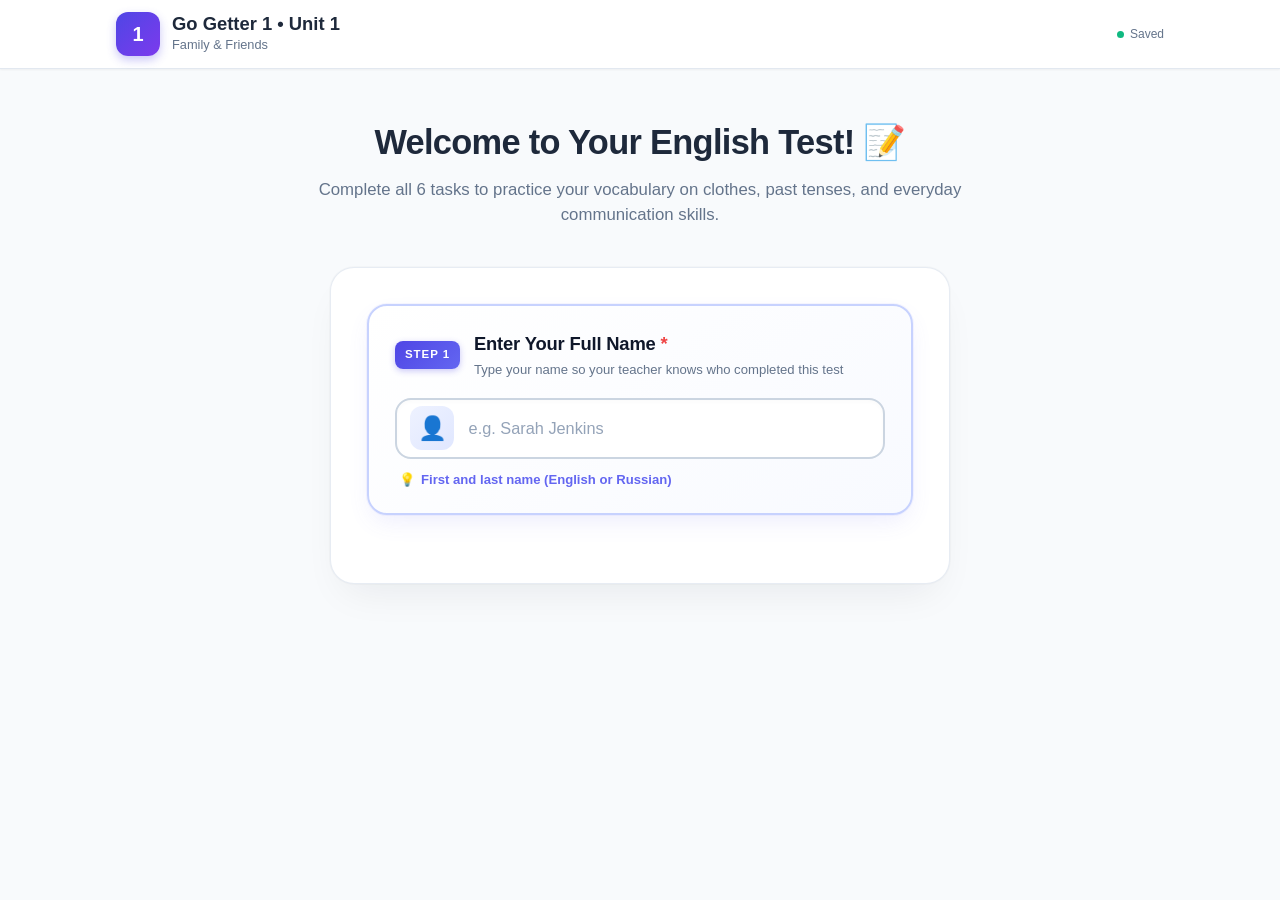
==== index.html @ 56998924 "Fix mobile and tablet responsiveness: prevent iOS auto-zoom, resolve tooltip and horizontal overflow" ====
<!DOCTYPE html>
<html lang="en">
<head>
  <meta charset="UTF-8">
  <meta name="viewport" content="width=device-width, initial-scale=1.0, viewport-fit=cover">
  <title>Language Tests Units 1–8 — Pearson English Interactive Testing</title>
  <meta name="description" content="Interactive English Language Tests Units 1 to 8 based on Pearson Tests with automatic grading, error review, and teacher reporting.">
  
  <!-- CSS Stylesheets -->
  <link rel="stylesheet" href="css/style.css?v=20260922_2">
  <link rel="stylesheet" href="css/components.css?v=20260922_2">
</head>
<body>

  <!-- Confetti Canvas -->
  <canvas id="confetti-canvas"></canvas>

  <!-- Application Header -->
  <header class="app-header">
    <div class="header-inner">
      <div class="brand-wrapper">
        <div class="app-logo-badge" id="app-logo-badge" title="Language Test">1</div>
        <div class="brand-titles">
          <h1 id="app-header-title">Go Getter 1 • Unit 1</h1>
          <div class="subtitle" id="app-header-subtitle">Family & Friends</div>
        </div>
      </div>

      <div class="header-status-group">
        <!-- Change Unit Button (Visible during test) -->
        <button type="button" class="btn btn-sm btn-outline-secondary btn-change-unit" id="btn-header-change-unit" style="display: none;" title="Switch Unit or Variant">
          🔄 Units
        </button>

        <!-- Student Info Tag (Visible during test & review) -->
        <div class="student-tag" id="header-student-tag" style="display: none;">
          <span>👤</span>
          <span id="header-student-name">Alex Smith</span>
        </div>

        <!-- Auto-save Status Indicator -->
        <div class="save-indicator saved" id="save-indicator" title="Answers are automatically saved locally">
          Saved
        </div>

      </div>
    </div>
  </header>

  <!-- Main Container -->
  <main class="app-container">

    <!-- ====================================================================
         SCREEN 1: START & LOGIN SCREEN
         ==================================================================== -->
    <section class="screen active" id="screen-start">
      <div class="start-hero">
        <h2>Welcome to Your English Test! 📝</h2>
        <p id="start-hero-subtitle">Complete all tasks to practice your vocabulary, grammar, and communication skills.</p>
      </div>

      <!-- Resume Session Prompt (Dynamically shown if unfinished test exists) -->
      <div id="resume-session-prompt" style="display: none; max-width: 620px; margin: 0 auto 1.5rem;"></div>

      <div class="start-card">
        <form id="start-test-form" novalidate>
          <!-- STEP 1: STUDENT NAME CARD -->
          <div class="name-step-card" id="student-name-card">
            <div class="step-header">
              <span class="step-badge">STEP 1</span>
              <div class="step-header-text">
                <label for="student-name" class="step-title">Enter Your Full Name <span class="req">*</span></label>
                <span class="step-subtitle">Type your name so your teacher knows who completed this test</span>
              </div>
            </div>

            <div class="name-input-wrapper" id="name-input-wrapper">
              <div class="name-avatar-badge" id="name-avatar-badge" aria-hidden="true">👤</div>
              <input 
                type="text" 
                id="student-name" 
                class="name-input-field" 
                placeholder="e.g. Sarah Jenkins" 
                required 
                autocomplete="name"
              >
              <div class="name-valid-indicator" id="name-valid-indicator" title="Name entered!">
                <span>✓</span>
              </div>
            </div>

            <!-- Accessible Inline Validation Error Banner (Stays inside form card, never overflows) -->
            <div class="name-error-badge" id="name-error-badge" style="display: none;" role="alert">
              <span>⚠️</span>
              <span>Please enter your name to start the test (Введите имя)</span>
            </div>
            
            <div class="name-hint-row">
              <span class="name-hint-icon">💡</span>
              <span class="name-hint-text">First and last name (English or Russian)</span>
            </div>
          </div>

          <!-- STEP 2: COURSE & LEVEL SELECTOR -->
          <div class="course-step-card wizard-step step-hidden" id="course-step-card">
            <div class="step-header">
              <span class="step-badge step-badge-blue">STEP 2</span>
              <div class="step-header-text">
                <span class="step-title">Choose Course & Level:</span>
                <span id="selected-course-badge" class="selected-course-text">Go Getter 1 • Level A1 (Beginner)</span>
              </div>
            </div>
            <div class="course-cards-grid" id="course-selector-grid">
              <!-- Go Getter 1 (Pink) -->
              <label class="course-card-radio">
                <input type="radio" name="test-course" value="gogetter1" checked>
                <div class="course-card-box course-card-pink">
                  <div class="course-card-header">
                    <span class="course-card-icon">📁</span>
                    <span class="course-card-badge">Level A1</span>
                  </div>
                  <span class="course-card-title">Go Getter 1</span>
                  <span class="course-card-level">Beginner</span>
                  <span class="course-card-desc">8 Units + 2 Exams (30–50 pts)</span>
                </div>
              </label>

              <!-- Go Getter 2 (Blue) -->
              <label class="course-card-radio">
                <input type="radio" name="test-course" value="gogetter2">
                <div class="course-card-box course-card-blue">
                  <div class="course-card-header">
                    <span class="course-card-icon">📁</span>
                    <span class="course-card-badge">Level A1+</span>
                  </div>
                  <span class="course-card-title">Go Getter 2</span>
                  <span class="course-card-level">Elementary</span>
                  <span class="course-card-desc">8 Units + 2 Exams (30–50 pts)</span>
                </div>
              </label>

              <!-- Go Getter 3 (Orange) -->
              <label class="course-card-radio">
                <input type="radio" name="test-course" value="gogetter3">
                <div class="course-card-box course-card-orange">
                  <div class="course-card-header">
                    <span class="course-card-icon">📁</span>
                    <span class="course-card-badge">Level A2</span>
                  </div>
                  <span class="course-card-title">Go Getter 3</span>
                  <span class="course-card-level">Pre-Intermediate</span>
                  <span class="course-card-desc">8 Units + 2 Exams (30–50 pts)</span>
                </div>
              </label>

              <!-- Go Getter 4 (Purple) -->
              <label class="course-card-radio">
                <input type="radio" name="test-course" value="gogetter4">
                <div class="course-card-box course-card-purple">
                  <div class="course-card-header">
                    <span class="course-card-icon">📁</span>
                    <span class="course-card-badge">Level A2+/B1</span>
                  </div>
                  <span class="course-card-title">Go Getter 4</span>
                  <span class="course-card-level">Intermediate</span>
                  <span class="course-card-desc">8 Units + 2 Exams (35–50 pts)</span>
                </div>
              </label>
            </div>
          </div>

          <!-- STEP 3: UNIT SELECTOR -->
          <div class="units-step-card wizard-step step-hidden" id="units-step-card">
            <div class="step-header">
              <span class="step-badge step-badge-purple">STEP 3</span>
              <div class="step-header-text">
                <span class="step-title">Select Unit or Exam:</span>
                <span id="selected-unit-badge" class="selected-unit-text">Unit 1 • Family & Friends</span>
              </div>
            </div>
            <div class="unit-cards-grid" id="unit-selector-grid">
              <label class="unit-card-radio">
                <input type="radio" name="test-unit" value="unit1" checked>
                <div class="unit-card-box">
                  <div class="unit-card-top">
                    <span class="unit-card-num-badge">1</span>
                    <span class="unit-card-icon">👔</span>
                  </div>
                  <span class="unit-card-title">Clothes</span>
                  <span class="unit-card-pts">35 pts</span>
                </div>
              </label>

              <label class="unit-card-radio">
                <input type="radio" name="test-unit" value="unit2">
                <div class="unit-card-box">
                  <div class="unit-card-top">
                    <span class="unit-card-num-badge">2</span>
                    <span class="unit-card-icon">💼</span>
                  </div>
                  <span class="unit-card-title">Jobs & Work</span>
                  <span class="unit-card-pts">35 pts</span>
                </div>
              </label>

              <label class="unit-card-radio">
                <input type="radio" name="test-unit" value="unit3">
                <div class="unit-card-box">
                  <div class="unit-card-top">
                    <span class="unit-card-num-badge">3</span>
                    <span class="unit-card-icon">🏅</span>
                  </div>
                  <span class="unit-card-title">Sports</span>
                  <span class="unit-card-pts">35 pts</span>
                </div>
              </label>

              <label class="unit-card-radio">
                <input type="radio" name="test-unit" value="unit4">
                <div class="unit-card-box">
                  <div class="unit-card-top">
                    <span class="unit-card-num-badge">4</span>
                    <span class="unit-card-icon">🎬</span>
                  </div>
                  <span class="unit-card-title">Films & Books</span>
                  <span class="unit-card-pts">35 pts</span>
                </div>
              </label>

              <label class="unit-card-radio">
                <input type="radio" name="test-unit" value="mid_year">
                <div class="unit-card-box" style="border-color: #6366F1; background: #F5F3FF;">
                  <div class="unit-card-top">
                    <span class="unit-card-num-badge" style="background: #4F46E5;">1–4</span>
                    <span class="unit-card-icon">🎧</span>
                  </div>
                  <span class="unit-card-title" style="color: #4338CA; font-weight: 700;">Mid-Year</span>
                  <span class="unit-card-pts" style="color: #4F46E5; font-weight: 700;">50 pts</span>
                </div>
              </label>

              <label class="unit-card-radio">
                <input type="radio" name="test-unit" value="unit5">
                <div class="unit-card-box">
                  <div class="unit-card-top">
                    <span class="unit-card-num-badge">5</span>
                    <span class="unit-card-icon">🎵</span>
                  </div>
                  <span class="unit-card-title">Music & Crime</span>
                  <span class="unit-card-pts">35 pts</span>
                </div>
              </label>

              <label class="unit-card-radio">
                <input type="radio" name="test-unit" value="unit6">
                <div class="unit-card-box">
                  <div class="unit-card-top">
                    <span class="unit-card-num-badge">6</span>
                    <span class="unit-card-icon">🌿</span>
                  </div>
                  <span class="unit-card-title">Nature</span>
                  <span class="unit-card-pts">35 pts</span>
                </div>
              </label>

              <label class="unit-card-radio">
                <input type="radio" name="test-unit" value="unit7">
                <div class="unit-card-box">
                  <div class="unit-card-top">
                    <span class="unit-card-num-badge">7</span>
                    <span class="unit-card-icon">💡</span>
                  </div>
                  <span class="unit-card-title">Technology</span>
                  <span class="unit-card-pts">35 pts</span>
                </div>
              </label>

              <label class="unit-card-radio">
                <input type="radio" name="test-unit" value="unit8">
                <div class="unit-card-box">
                  <div class="unit-card-top">
                    <span class="unit-card-num-badge">8</span>
                    <span class="unit-card-icon">🤝</span>
                  </div>
                  <span class="unit-card-title">Feelings</span>
                  <span class="unit-card-pts">35 pts</span>
                </div>
              </label>

              <label class="unit-card-radio">
                <input type="radio" name="test-unit" value="end_of_year">
                <div class="unit-card-box" style="border-color: #F59E0B; background: #FFFBEB;">
                  <div class="unit-card-top">
                    <span class="unit-card-num-badge" style="background: #D97706;">1–8</span>
                    <span class="unit-card-icon">🏆</span>
                  </div>
                  <span class="unit-card-title" style="color: #92400E; font-weight: 700;">End-of-Year</span>
                  <span class="unit-card-pts" style="color: #D97706; font-weight: 700;">50 pts</span>
                </div>
              </label>
            </div>

          <!-- Selected Unit Preview Banner -->
          <div class="unit-preview-banner" id="unit-preview-banner">
            <div class="unit-preview-info">
              <span class="unit-preview-name" id="preview-unit-name">Unit 1: Clothes & Appearance</span>
              <span class="unit-preview-topics" id="preview-unit-topics">Vocabulary: Clothes, Patterns, Personality • Grammar: Past Simple & Past Continuous • 35 pts</span>
            </div>
          </div>

          </div> <!-- /units-step-card -->

          <!-- STEP 4: VARIANT SELECTOR -->
          <div class="variant-step-card wizard-step step-hidden" id="variant-step-card">
            <div class="step-header">
              <span class="step-badge step-badge-emerald">STEP 4</span>
              <div class="step-header-text">
                <span class="step-title">Select Test Variant:</span>
                <span id="selected-variant-badge" class="selected-variant-text">Variant A (Standard)</span>
              </div>
            </div>
            <div class="variant-cards-grid">
              <label class="variant-card-radio">
                <input type="radio" name="test-variant" value="variantA" checked>
                <div class="variant-card-box">
                  <span class="variant-card-title">Variant A</span>
                  <span class="variant-card-desc" id="variant-a-desc">Photocopiable Test A</span>
                </div>
              </label>

              <label class="variant-card-radio">
                <input type="radio" name="test-variant" value="variantB">
                <div class="variant-card-box">
                  <span class="variant-card-title">Variant B</span>
                  <span class="variant-card-desc" id="variant-b-desc">Photocopiable Test B</span>
                </div>
              </label>
            </div>
          </div>

          <!-- STEP 5: INSTRUCTIONS & START -->
          <div class="start-action-step-card wizard-step step-hidden" id="start-action-step-card">
            <div class="step-header" style="margin-bottom: 0.85rem;">
              <span class="step-badge step-badge-amber">STEP 5</span>
              <div class="step-header-text">
                <span class="step-title">Review & Start:</span>
                <span class="step-subtitle">Read quick tips before you launch the test</span>
              </div>
            </div>

            <!-- Quick Instructions -->
            <div class="instructions-box">
              <h4>📌 Instructions for Students</h4>
              <ul class="instructions-list">
                <li>Read each question and the examples carefully.</li>
                <li>You can type your answers or click words from the word banks.</li>
                <li>Your answers are saved automatically as you type.</li>
                <li>Review your score and mistake breakdown immediately after finishing!</li>
              </ul>
            </div>

            <button type="submit" class="btn btn-primary btn-lg btn-start-animated" id="btn-start-test-main">
              <span class="btn-start-text">Start Test Now</span>
              <span class="btn-start-rocket">🚀</span>
            </button>
          </div>
        </form>
      </div>
    </section>

    <!-- ====================================================================
         SCREEN 2: INTERACTIVE TEST SCREEN
         ==================================================================== -->
    <section class="screen" id="screen-test">
      <!-- Progress Bar & Section Tabs -->
      <div class="test-progress-bar-container">
        <div class="progress-header">
          <div class="progress-title-info">
            <span class="test-badge" id="active-variant-badge">Language Test A — Unit 1</span>
          </div>
          <div class="progress-counter" id="test-progress-counter">0 / 35 answered (0%)</div>
        </div>

        <div class="progress-track">
          <div class="progress-fill" id="test-progress-fill"></div>
        </div>

        <div class="section-tabs">
          <button type="button" class="section-tab-btn active" data-section="vocabulary">
            <span>1. Vocabulary (16 pts)</span>
            <span class="section-tab-badge" id="badge-count-vocabulary">0 / 16</span>
          </button>
          <button type="button" class="section-tab-btn" data-section="grammar">
            <span>2. Grammar (14 pts)</span>
            <span class="section-tab-badge" id="badge-count-grammar">0 / 14</span>
          </button>
          <button type="button" class="section-tab-btn" data-section="communication">
            <span>3. Communication (5 pts)</span>
            <span class="section-tab-badge" id="badge-count-communication">0 / 5</span>
          </button>
        </div>
      </div>

      <!-- Section Panels (Dynamically populated) -->
      <div id="section-panel-vocabulary" class="test-section-panel"></div>
      <div id="section-panel-grammar" class="test-section-panel" style="display: none;"></div>
      <div id="section-panel-listening" class="test-section-panel" style="display: none;"></div>
      <div id="section-panel-reading" class="test-section-panel" style="display: none;"></div>
      <div id="section-panel-communication" class="test-section-panel" style="display: none;"></div>

      <!-- Navigation & Submit Footer -->
      <div class="test-footer-actions">
        <button type="button" class="btn btn-secondary" id="btn-prev-section" style="visibility: hidden;">
          ← Previous Section
        </button>

        <button type="button" class="btn btn-primary" id="btn-next-section">
          Next Section →
        </button>

        <button type="button" class="btn btn-success btn-lg" id="btn-submit-test" style="display: none;">
          Submit Test 📤
        </button>
      </div>
    </section>

    <!-- ====================================================================
         SCREEN 3: RESULTS & ERROR REVIEW SCREEN
         ==================================================================== -->
    <section class="screen" id="screen-review">
      <div id="review-content-container"></div>
    </section>

  </main>

  <!-- ====================================================================
       MODAL: SUBMIT CONFIRMATION
       ==================================================================== -->
  <div class="modal-backdrop" id="modal-submit-confirmation">
    <div class="modal-dialog">
      <div class="modal-header">
        <h3>Ready to submit your test?</h3>
        <button type="button" class="modal-close-btn">&times;</button>
      </div>
      <div>
        <p id="submit-confirm-count" style="font-size: 1.05rem; margin-bottom: 1rem;"></p>
        <div id="submit-confirm-warning" style="margin-bottom: 1.25rem;"></div>
        <p style="color: var(--text-muted); font-size: 0.9rem;">
          Once submitted, your answers will be graded immediately and your score will be sent to your teacher.
        </p>
      </div>
      <div class="modal-actions">
        <button type="button" class="btn btn-secondary btn-modal-cancel">Keep Checking</button>
        <button type="button" class="btn btn-secondary" id="btn-jump-unanswered" style="display: none;">
          Check Blank Question
        </button>
        <button type="button" class="btn btn-success" id="btn-confirm-final-submit">Yes, Submit Now!</button>
      </div>
    </div>
  </div>

  <!-- JavaScript Modules in Dependency Order -->
  <!-- Go Getter 1 (Level A1) Data Modules -->
  <script src="js/data/gg1/gg1_unit1.js?v=20260922_1"></script>
  <script src="js/data/gg1/gg1_unit2.js?v=20260922_1"></script>
  <script src="js/data/gg1/gg1_unit3.js?v=20260922_1"></script>
  <script src="js/data/gg1/gg1_unit4.js?v=20260922_1"></script>
  <script src="js/data/gg1/gg1_mid_year.js?v=20260922_1"></script>
  <script src="js/data/gg1/gg1_unit5.js?v=20260922_1"></script>
  <script src="js/data/gg1/gg1_unit6.js?v=20260922_1"></script>
  <script src="js/data/gg1/gg1_unit7.js?v=20260922_1"></script>
  <script src="js/data/gg1/gg1_unit8.js?v=20260922_1"></script>
  <script src="js/data/gg1/gg1_end_of_year.js?v=20260922_1"></script>

  <!-- Go Getter 2 (Level A1+) Data Modules -->
  <script src="js/data/gg2_unit1.js?v=20260922_1"></script>
  <script src="js/data/gg2_unit2.js?v=20260922_1"></script>
  <script src="js/data/gg2_unit3.js?v=20260922_1"></script>
  <script src="js/data/gg2_unit4.js?v=20260922_1"></script>
  <script src="js/data/gg2_mid_year.js?v=20260922_1"></script>
  <script src="js/data/gg2_unit5.js?v=20260922_1"></script>
  <script src="js/data/gg2_unit6.js?v=20260922_1"></script>
  <script src="js/data/gg2_unit7.js?v=20260922_1"></script>
  <script src="js/data/gg2_unit8.js?v=20260922_1"></script>
  <script src="js/data/gg2_end_of_year.js?v=20260922_1"></script>

  <!-- Go Getter 3 (Level A2) Data Modules -->
  <script src="js/data/gg3_unit1.js?v=20260922_1"></script>
  <script src="js/data/gg3_unit2.js?v=20260922_1"></script>
  <script src="js/data/gg3_unit3.js?v=20260922_1"></script>
  <script src="js/data/gg3_unit4.js?v=20260922_1"></script>
  <script src="js/data/gg3_mid_year.js?v=20260922_1"></script>
  <script src="js/data/gg3_unit5.js?v=20260922_1"></script>
  <script src="js/data/gg3_unit6.js?v=20260922_1"></script>
  <script src="js/data/gg3_unit7.js?v=20260922_1"></script>
  <script src="js/data/gg3_unit8.js?v=20260922_1"></script>
  <script src="js/data/gg3_end_of_year.js?v=20260922_1"></script>

  <!-- Go Getter 4 (Level A2+/B1) Data Modules -->
  <script src="js/data/unit1.js?v=20260922_1"></script>
  <script src="js/data/unit2.js?v=20260922_1"></script>
  <script src="js/data/unit3.js?v=20260922_1"></script>
  <script src="js/data/unit4.js?v=20260922_1"></script>
  <script src="js/data/mid_year.js?v=20260922_1"></script>
  <script src="js/data/unit5.js?v=20260922_1"></script>
  <script src="js/data/unit6.js?v=20260922_1"></script>
  <script src="js/data/unit7.js?v=20260922_1"></script>
  <script src="js/data/unit8.js?v=20260922_1"></script>
  <script src="js/data/end_of_year.js?v=20260922_1"></script>
  <script src="js/test-data.js?v=20260922_1"></script>
  <script src="js/illustrations.js?v=20260922_1"></script>
  <script src="js/validator.js?v=20260922_1"></script>
  <script src="js/storage.js?v=20260922_1"></script>
  <script src="js/config.js?v=20260922_1"></script>
  <script src="js/teacher-service.js?v=20260922_1"></script>
  <script src="js/ui.js?v=20260922_1"></script>
  <script src="js/app.js?v=20260922_1"></script>

</body>
</html>
---- css/style.css ----
/* ==========================================================================
   Language Test Unit 1 - Main Stylesheet (style.css)
   Clean, modern, friendly educational styling for kids & teens
   ========================================================================== */

:root {
  /* Color Palette */
  --primary: #4F46E5;
  --primary-hover: #4338CA;
  --primary-light: #EEF2FF;
  --primary-focus: rgba(79, 70, 229, 0.25);

  --secondary: #0D9488;
  --secondary-light: #CCFBF1;

  --accent: #F59E0B;
  --accent-light: #FEF3C7;

  --success: #10B981;
  --success-light: #D1FAE5;
  --success-border: #34D399;

  --danger: #EF4444;
  --danger-light: #FEE2E2;
  --danger-border: #F87171;

  --bg-main: #F8FAFC;
  --bg-card: #FFFFFF;
  --border-color: #E2E8F0;
  --border-focus: #6366F1;

  --text-main: #1E293B;
  --text-muted: #64748B;
  --text-light: #94A3B8;

  /* Elevation */
  --shadow-sm: 0 1px 2px 0 rgba(0, 0, 0, 0.05);
  --shadow-md: 0 4px 6px -1px rgba(0, 0, 0, 0.1), 0 2px 4px -2px rgba(0, 0, 0, 0.05);
  --shadow-lg: 0 10px 15px -3px rgba(0, 0, 0, 0.1), 0 4px 6px -4px rgba(0, 0, 0, 0.05);
  --shadow-xl: 0 20px 25px -5px rgba(0, 0, 0, 0.1), 0 8px 10px -6px rgba(0, 0, 0, 0.04);

  /* Geometry */
  --radius-sm: 8px;
  --radius-md: 12px;
  --radius-lg: 16px;
  --radius-xl: 24px;
  --radius-full: 9999px;

  /* Spacing */
  --header-height: 72px;
}

*, *::before, *::after {
  box-sizing: border-box;
  margin: 0;
  padding: 0;
}

html {
  font-family: -apple-system, BlinkMacSystemFont, "Segoe UI", Roboto, "Helvetica Neue", Arial, sans-serif;
  font-size: 16px;
  line-height: 1.5;
  background-color: var(--bg-main);
  color: var(--text-main);
  scroll-behavior: smooth;
  -webkit-font-smoothing: antialiased;
  -webkit-text-size-adjust: 100%;
  text-size-adjust: 100%;
  overflow-x: hidden;
  width: 100%;
}

body {
  min-height: 100vh;
  display: flex;
  flex-direction: column;
  overflow-x: hidden;
  width: 100%;
  padding-left: env(safe-area-inset-left, 0px);
  padding-right: env(safe-area-inset-right, 0px);
}

img, video, canvas, svg {
  max-width: 100%;
  height: auto;
}

input, select, textarea, button {
  font-family: inherit;
  -webkit-tap-highlight-color: transparent;
}

/* App Container */
.app-container {
  max-width: 1080px;
  margin: 0 auto;
  padding: 1.5rem 1rem 5rem 1rem;
  width: 100%;
  flex: 1;
}

/* Screen Transitions */
.screen {
  display: none;
  animation: fadeIn 0.25s ease-out forwards;
}

.screen.active {
  display: block;
}

@keyframes fadeIn {
  from {
    opacity: 0;
    transform: translateY(8px);
  }
  to {
    opacity: 1;
    transform: translateY(0);
  }
}

/* ==========================================================================
   App Header & Navigation
   ========================================================================== */

.app-header {
  background: var(--bg-card);
  border-bottom: 1px solid var(--border-color);
  position: sticky;
  top: 0;
  z-index: 40;
  box-shadow: var(--shadow-sm);
}

.header-inner {
  max-width: 1080px;
  margin: 0 auto;
  padding: 0.75rem 1rem;
  display: flex;
  align-items: center;
  justify-content: space-between;
  gap: 1rem;
}

.brand-wrapper {
  display: flex;
  align-items: center;
  gap: 0.75rem;
}

.app-logo-badge {
  background: linear-gradient(135deg, #4F46E5, #7C3AED);
  color: #FFFFFF;
  width: 44px;
  height: 44px;
  border-radius: var(--radius-md);
  display: flex;
  align-items: center;
  justify-content: center;
  font-weight: 800;
  font-size: 1.25rem;
  box-shadow: 0 4px 10px rgba(79, 70, 229, 0.3);
}

.brand-titles h1 {
  font-size: 1.15rem;
  font-weight: 700;
  color: var(--text-main);
  line-height: 1.2;
}

.brand-titles .subtitle {
  font-size: 0.8rem;
  color: var(--text-muted);
  font-weight: 500;
}

.header-status-group {
  display: flex;
  align-items: center;
  gap: 0.75rem;
}

.student-tag {
  background: var(--primary-light);
  color: var(--primary);
  padding: 0.35rem 0.75rem;
  border-radius: var(--radius-full);
  font-size: 0.85rem;
  font-weight: 600;
  display: flex;
  align-items: center;
  gap: 0.4rem;
}

.save-indicator {
  font-size: 0.75rem;
  color: var(--text-muted);
  display: flex;
  align-items: center;
  gap: 0.35rem;
}

.save-indicator.saved::before {
  content: "";
  display: inline-block;
  width: 7px;
  height: 7px;
  border-radius: 50%;
  background-color: var(--success);
}

.save-indicator.saving::before {
  content: "";
  display: inline-block;
  width: 7px;
  height: 7px;
  border-radius: 50%;
  background-color: var(--accent);
  animation: pulse 1s infinite;
}

@keyframes pulse {
  0%, 100% { opacity: 1; transform: scale(1); }
  50% { opacity: 0.4; transform: scale(1.3); }
}

/* ==========================================================================
   Buttons & Action Controls
   ========================================================================== */

.btn {
  display: inline-flex;
  align-items: center;
  justify-content: center;
  gap: 0.5rem;
  font-size: 0.95rem;
  font-weight: 600;
  padding: 0.65rem 1.25rem;
  border-radius: var(--radius-md);
  border: 1px solid transparent;
  cursor: pointer;
  transition: all 0.2s ease;
  user-select: none;
  text-decoration: none;
}

.btn:focus-visible {
  outline: none;
  box-shadow: 0 0 0 3px var(--primary-focus);
}

.btn-primary {
  background-color: var(--primary);
  color: #FFFFFF;
  box-shadow: 0 2px 4px rgba(79, 70, 229, 0.2);
}

.btn-primary:hover {
  background-color: var(--primary-hover);
  transform: translateY(-1px);
  box-shadow: 0 4px 8px rgba(79, 70, 229, 0.3);
}

.btn-primary:active {
  transform: translateY(0);
}

.btn-secondary {
  background-color: var(--bg-card);
  border-color: var(--border-color);
  color: var(--text-main);
}

.btn-secondary:hover {
  background-color: #F1F5F9;
  border-color: #CBD5E1;
}

.btn-success {
  background-color: var(--success);
  color: #FFFFFF;
}

.btn-success:hover {
  background-color: #059669;
}

.btn-danger {
  background-color: var(--danger);
  color: #FFFFFF;
}

.btn-outline-danger {
  background-color: transparent;
  border-color: var(--danger-border);
  color: var(--danger);
}

.btn-outline-danger:hover {
  background-color: var(--danger-light);
}

.btn-sm {
  padding: 0.4rem 0.8rem;
  font-size: 0.85rem;
  border-radius: var(--radius-sm);
}

.btn-lg {
  padding: 0.85rem 1.8rem;
  font-size: 1.1rem;
  border-radius: var(--radius-lg);
}

.btn-icon-only {
  padding: 0.5rem;
  border-radius: var(--radius-md);
  color: var(--text-muted);
  background: transparent;
  border: 1px solid var(--border-color);
}

.btn-icon-only:hover {
  color: var(--text-main);
  background: #F1F5F9;
}

/* Floating Help Button */
.floating-help-btn {
  position: fixed;
  bottom: 1.5rem;
  right: 1.5rem;
  z-index: 50;
  display: flex;
  align-items: center;
  gap: 0.5rem;
  background: linear-gradient(135deg, #4F46E5, #6366F1);
  color: #FFFFFF;
  padding: 0.8rem 1.25rem;
  border-radius: var(--radius-full);
  box-shadow: var(--shadow-xl);
  border: none;
  font-weight: 700;
  cursor: pointer;
  transition: all 0.25s ease;
}

.floating-help-btn:hover {
  transform: translateY(-3px) scale(1.02);
  box-shadow: 0 12px 24px rgba(79, 70, 229, 0.4);
}

/* ==========================================================================
   Start Screen Styling
   ========================================================================== */

.start-hero {
  text-align: center;
  max-width: 680px;
  margin: 1.5rem auto 2.5rem;
  animation: heroSlideFade 0.6s cubic-bezier(0.16, 1, 0.3, 1) forwards;
}

@keyframes heroSlideFade {
  from {
    opacity: 0;
    transform: translateY(-16px);
  }
  to {
    opacity: 1;
    transform: translateY(0);
  }
}

.hero-top-badge {
  display: inline-flex;
  align-items: center;
  gap: 0.5rem;
  background: rgba(99, 102, 241, 0.1);
  color: var(--primary);
  border: 1px solid rgba(99, 102, 241, 0.2);
  border-radius: 999px;
  padding: 0.35rem 0.9rem;
  font-size: 0.82rem;
  font-weight: 700;
  letter-spacing: 0.03em;
  text-transform: uppercase;
  margin-bottom: 0.85rem;
}

.badge-pulse-dot {
  width: 8px;
  height: 8px;
  border-radius: 50%;
  background: #10B981;
  box-shadow: 0 0 0 0 rgba(16, 185, 129, 0.7);
  animation: dotPulse 2s infinite;
}

@keyframes dotPulse {
  0% {
    box-shadow: 0 0 0 0 rgba(16, 185, 129, 0.7);
  }
  70% {
    box-shadow: 0 0 0 6px rgba(16, 185, 129, 0);
  }
  100% {
    box-shadow: 0 0 0 0 rgba(16, 185, 129, 0);
  }
}

.start-hero h2 {
  font-size: clamp(1.4rem, 4.5vw, 2.15rem);
  font-weight: 800;
  color: var(--text-main);
  margin-bottom: 0.5rem;
  letter-spacing: -0.02em;
  word-break: normal;
  overflow-wrap: break-word;
}

.start-hero p {
  font-size: clamp(0.92rem, 2.5vw, 1.05rem);
  color: var(--text-muted);
  line-height: 1.5;
  word-break: normal;
  overflow-wrap: break-word;
}

.start-card {
  background: var(--bg-card);
  border: 1px solid rgba(226, 232, 240, 0.8);
  border-radius: 24px;
  padding: 2.25rem;
  box-shadow: 0 20px 40px -15px rgba(15, 23, 42, 0.08), 0 0 0 1px rgba(0, 0, 0, 0.02);
  max-width: 620px;
  width: 100%;
  margin: 0 auto;
  position: relative;
  animation: cardScaleIn 0.5s cubic-bezier(0.16, 1, 0.3, 1) forwards;
}

@keyframes cardScaleIn {
  from {
    opacity: 0;
    transform: scale(0.97) translateY(12px);
  }
  to {
    opacity: 1;
    transform: scale(1) translateY(0);
  }
}

/* ==========================================================================
   STEP 1: Prominent Name Card & Glow Animations
   ========================================================================== */

.name-step-card {
  background: linear-gradient(145deg, #FFFFFF 0%, #F8FAFF 100%);
  border: 2px solid #C7D2FE;
  border-radius: 20px;
  padding: 1.5rem 1.6rem;
  margin-bottom: 2rem;
  box-shadow: 0 10px 25px -5px rgba(99, 102, 241, 0.12), 0 0 0 1px rgba(99, 102, 241, 0.06);
  position: relative;
  transition: all 0.3s cubic-bezier(0.4, 0, 0.2, 1);
  animation: nameCardPulse 4s infinite ease-in-out;
}

@keyframes nameCardPulse {
  0%, 100% {
    box-shadow: 0 10px 25px -5px rgba(99, 102, 241, 0.12), 0 0 0 0 rgba(99, 102, 241, 0);
  }
  50% {
    box-shadow: 0 14px 30px -5px rgba(99, 102, 241, 0.22), 0 0 0 4px rgba(99, 102, 241, 0.14);
  }
}

.name-step-card.name-filled {
  animation: none;
  border-color: #86EFAC;
  background: linear-gradient(145deg, #FFFFFF 0%, #F0FDF4 100%);
  box-shadow: 0 10px 25px -5px rgba(16, 185, 129, 0.12);
}

.name-step-card.shake-attention {
  animation: shakeAttention 0.6s cubic-bezier(0.36, 0.07, 0.19, 0.97) both !important;
  border-color: #EF4444 !important;
  box-shadow: 0 0 0 4px rgba(239, 68, 68, 0.25) !important;
}

@keyframes shakeAttention {
  0%, 100% { transform: translateX(0); }
  15%, 45%, 75% { transform: translateX(-8px); }
  30%, 60%, 90% { transform: translateX(8px); }
}

.step-header {
  display: flex;
  align-items: center;
  gap: 0.85rem;
  margin-bottom: 1.15rem;
}

.step-badge {
  background: linear-gradient(135deg, #4F46E5, #6366F1);
  color: #FFFFFF;
  font-weight: 800;
  font-size: 0.72rem;
  letter-spacing: 0.08em;
  text-transform: uppercase;
  padding: 0.35rem 0.65rem;
  border-radius: 8px;
  box-shadow: 0 2px 6px rgba(79, 70, 229, 0.3);
  flex-shrink: 0;
}

.step-badge-purple {
  background: linear-gradient(135deg, #7C3AED, #9333EA);
}

.step-header-text {
  flex: 1;
}

.step-title {
  font-size: 1.15rem;
  font-weight: 800;
  color: #0F172A;
  display: block;
  letter-spacing: -0.01em;
}

.step-title span.req {
  color: var(--danger);
}

.step-subtitle {
  font-size: 0.82rem;
  color: #64748B;
  display: block;
  margin-top: 0.15rem;
}

.selected-unit-text {
  font-size: 0.88rem;
  font-weight: 700;
  color: var(--primary);
  display: block;
  margin-top: 0.15rem;
}

.name-input-wrapper {
  display: flex;
  align-items: center;
  background: #FFFFFF;
  border: 2.5px solid #CBD5E1;
  border-radius: 16px;
  padding: 0.4rem 0.5rem 0.4rem 0.85rem;
  gap: 0.65rem;
  transition: all 0.25s cubic-bezier(0.4, 0, 0.2, 1);
  box-shadow: inset 0 2px 4px rgba(0, 0, 0, 0.02);
}

.name-input-wrapper:hover {
  border-color: #818CF8;
  box-shadow: 0 4px 14px rgba(99, 102, 241, 0.1);
}

.name-input-wrapper:focus-within {
  border-color: #4F46E5;
  box-shadow: 0 0 0 4px rgba(99, 102, 241, 0.2), 0 8px 24px rgba(99, 102, 241, 0.14);
  transform: translateY(-2px);
}

.name-avatar-badge {
  width: 44px;
  height: 44px;
  border-radius: 12px;
  background: linear-gradient(135deg, #EEF2FF, #E0E7FF);
  display: flex;
  align-items: center;
  justify-content: center;
  font-size: 1.45rem;
  flex-shrink: 0;
  transition: transform 0.3s cubic-bezier(0.34, 1.56, 0.64, 1);
}

.name-input-wrapper:focus-within .name-avatar-badge {
  transform: scale(1.12) rotate(6deg);
}

.name-input-field {
  flex: 1;
  border: none;
  outline: none;
  background: transparent;
  font-size: 1.15rem;
  font-weight: 700;
  color: #0F172A;
  padding: 0.5rem 0.25rem;
  font-family: inherit;
}

.name-input-field::placeholder {
  color: #94A3B8;
  font-weight: 400;
  font-size: 1.02rem;
}

.name-valid-indicator {
  width: 32px;
  height: 32px;
  border-radius: 50%;
  background: #10B981;
  color: #FFFFFF;
  display: flex;
  align-items: center;
  justify-content: center;
  font-size: 1rem;
  font-weight: 800;
  transform: scale(0);
  opacity: 0;
  transition: all 0.3s cubic-bezier(0.34, 1.56, 0.64, 1);
  flex-shrink: 0;
}

.name-valid-indicator.active {
  transform: scale(1);
  opacity: 1;
  box-shadow: 0 2px 8px rgba(16, 185, 129, 0.4);
}

.name-error-badge {
  background: #FEF2F2;
  border: 1.5px solid #FCA5A5;
  color: #991B1B;
  padding: 0.6rem 0.85rem;
  border-radius: 12px;
  font-size: 0.85rem;
  font-weight: 700;
  margin-top: 0.75rem;
  display: flex;
  align-items: center;
  gap: 0.5rem;
  box-shadow: 0 2px 8px rgba(239, 68, 68, 0.12);
  animation: fadeIn 0.25s ease-out forwards;
  line-height: 1.35;
  word-break: break-word;
}

.name-hint-row {
  display: flex;
  align-items: flex-start;
  gap: 0.4rem;
  font-size: 0.82rem;
  font-weight: 600;
  color: #6366F1;
  margin-top: 0.75rem;
  padding-left: 0.25rem;
  line-height: 1.4;
  word-break: break-word;
}

/* ==========================================================================
   STEP 2: Course & Level Step Card
   ========================================================================== */

.course-step-card {
  background: #FFFFFF;
  border: 2px solid #E2E8F0;
  border-radius: 20px;
  padding: 1.35rem 1.4rem;
  margin-bottom: 1.75rem;
  box-shadow: 0 4px 15px rgba(0, 0, 0, 0.03);
  transition: all 0.25s cubic-bezier(0.4, 0, 0.2, 1);
}

.step-badge-blue {
  background: linear-gradient(135deg, #2563EB, #3B82F6);
}

.selected-course-text {
  font-size: 0.88rem;
  font-weight: 700;
  color: #2563EB;
  display: block;
  margin-top: 0.15rem;
}

.course-cards-grid {
  display: grid;
  grid-template-columns: repeat(2, 1fr);
  gap: 0.85rem;
}

@media (max-width: 560px) {
  .course-cards-grid {
    grid-template-columns: 1fr;
  }
}

.course-card-radio {
  cursor: pointer;
  display: block;
}

.course-card-radio input[type="radio"] {
  display: none;
}

.course-card-box {
  border: 2px solid #E2E8F0;
  border-radius: 16px;
  padding: 1rem 1.15rem;
  background: #F8FAFC;
  transition: all 0.22s cubic-bezier(0.4, 0, 0.2, 1);
  display: flex;
  flex-direction: column;
  gap: 0.25rem;
  position: relative;
  box-shadow: 0 2px 6px rgba(15, 23, 42, 0.03);
}

.course-card-box:hover {
  transform: translateY(-2px);
}

.course-card-header {
  display: flex;
  align-items: center;
  justify-content: space-between;
  margin-bottom: 0.35rem;
}

.course-card-icon {
  font-size: 1.6rem;
  line-height: 1;
}

.course-card-badges {
  display: flex;
  align-items: center;
  gap: 0.35rem;
}

.course-card-badge {
  font-size: 0.72rem;
  font-weight: 800;
  letter-spacing: 0.04em;
  padding: 0.2rem 0.5rem;
  border-radius: 6px;
  display: inline-block;
}

.course-card-title {
  font-size: 1.15rem;
  font-weight: 800;
  line-height: 1.25;
}

.course-card-level {
  font-size: 0.82rem;
  font-weight: 700;
}

.course-card-desc {
  font-size: 0.78rem;
  color: #64748B;
  margin-top: 0.15rem;
}

/* 1. Go Getter 1 (Pink Theme) */
.course-card-pink {
  background: #FFF5F8;
  border-color: #FBCFE8;
}
.course-card-pink .course-card-badge {
  background: #FCE7F3;
  color: #BE185D;
}
.course-card-pink .course-card-title {
  color: #9D174D;
}
.course-card-pink .course-card-level {
  color: #BE185D;
}
.course-card-pink:hover {
  background: #FDF2F8;
  border-color: #F472B6;
  box-shadow: 0 6px 16px rgba(219, 39, 119, 0.1);
}
.course-card-radio input[type="radio"]:checked + .course-card-pink {
  background: #FDF2F8;
  border-color: #DB2777;
  transform: translateY(-2px);
  box-shadow: 0 0 0 3px rgba(219, 39, 119, 0.22), 0 8px 20px rgba(219, 39, 119, 0.15);
}

/* 2. Go Getter 2 (Blue Theme) */
.course-card-blue {
  background: #F0F9FF;
  border-color: #BAE6FD;
}
.course-card-blue .course-card-badge {
  background: #E0F2FE;
  color: #0369A1;
}
.course-card-blue .course-card-title {
  color: #0C4A6E;
}
.course-card-blue .course-card-level {
  color: #0284C7;
}
.course-card-blue:hover {
  background: #E0F2FE;
  border-color: #38BDF8;
  box-shadow: 0 6px 16px rgba(2, 132, 199, 0.1);
}
.course-card-radio input[type="radio"]:checked + .course-card-blue {
  background: #E0F2FE;
  border-color: #0284C7;
  transform: translateY(-2px);
  box-shadow: 0 0 0 3px rgba(2, 132, 199, 0.22), 0 8px 20px rgba(2, 132, 199, 0.15);
}

/* 3. Go Getter 3 (Orange Theme) */
.course-card-orange {
  background: #FFF7ED;
  border-color: #FED7AA;
}
.course-card-orange .course-card-badge {
  background: #FFEDD5;
  color: #C2410C;
}
.course-card-orange .course-card-title {
  color: #7C2D12;
}
.course-card-orange .course-card-level {
  color: #EA580C;
}
.course-card-orange:hover {
  background: #FFEDD5;
  border-color: #FB923C;
  box-shadow: 0 6px 16px rgba(234, 88, 12, 0.1);
}
.course-card-radio input[type="radio"]:checked + .course-card-orange {
  background: #FFEDD5;
  border-color: #EA580C;
  transform: translateY(-2px);
  box-shadow: 0 0 0 3px rgba(234, 88, 12, 0.22), 0 8px 20px rgba(234, 88, 12, 0.15);
}

/* 4. Go Getter 4 (Purple Theme) */
.course-card-purple {
  background: #FAF5FF;
  border-color: #E9D5FF;
}
.course-card-purple .course-card-badge {
  background: #F3E8FF;
  color: #7E22CE;
}
.course-card-purple .course-card-title {
  color: #581C87;
}
.course-card-purple .course-card-level {
  color: #7C3AED;
}
.course-card-purple:hover {
  background: #F3E8FF;
  border-color: #C084FC;
  box-shadow: 0 6px 16px rgba(124, 58, 237, 0.1);
}
.course-card-radio input[type="radio"]:checked + .course-card-purple {
  background: #F3E8FF;
  border-color: #7C3AED;
  transform: translateY(-2px);
  box-shadow: 0 0 0 3px rgba(124, 58, 237, 0.22), 0 8px 20px rgba(124, 58, 237, 0.15);
}

.course-coming-tag {
  font-size: 0.68rem;
  font-weight: 800;
  text-transform: uppercase;
  letter-spacing: 0.04em;
  padding: 0.15rem 0.5rem;
  border-radius: 9999px;
  background: #FCE7F3;
  color: #BE185D;
  border: 1px solid #FBCFE8;
}

/* ==========================================================================
   STEP 3: Units Step Card & Wizard Progressive Reveal
   ========================================================================== */

.units-step-card {
  background: #FFFFFF;
  border: 2px solid #E2E8F0;
  border-radius: 20px;
  padding: 1.35rem 1.4rem;
  margin-bottom: 1.75rem;
  box-shadow: 0 4px 15px rgba(0, 0, 0, 0.03);
  transition: all 0.25s cubic-bezier(0.4, 0, 0.2, 1);
}

/* ==========================================================================
   STEP 4: Variant Step Card
   ========================================================================== */

.variant-step-card {
  background: #FFFFFF;
  border: 2px solid #E2E8F0;
  border-radius: 20px;
  padding: 1.35rem 1.4rem;
  margin-bottom: 1.75rem;
  box-shadow: 0 4px 15px rgba(0, 0, 0, 0.03);
  transition: all 0.25s cubic-bezier(0.4, 0, 0.2, 1);
}

.selected-variant-text {
  font-size: 0.88rem;
  font-weight: 700;
  color: #059669;
  display: block;
  margin-top: 0.15rem;
}

.step-badge-emerald {
  background: linear-gradient(135deg, #059669, #10B981);
}

.step-badge-amber {
  background: linear-gradient(135deg, #D97706, #F59E0B);
}

/* ==========================================================================
   STEP 5: Start Action Step Card
   ========================================================================== */

.start-action-step-card {
  margin-bottom: 1.75rem;
}

/* ==========================================================================
   Progressive Step Wizard Animations
   ========================================================================== */

.wizard-step {
  transition: opacity 0.4s ease, transform 0.4s cubic-bezier(0.16, 1, 0.3, 1);
}

.wizard-step.step-hidden {
  display: none !important;
  opacity: 0;
  transform: translateY(20px);
}

.wizard-step.step-visible {
  display: block !important;
  opacity: 1;
  transform: translateY(0);
  animation: stepFadeSlideIn 0.45s cubic-bezier(0.16, 1, 0.3, 1) forwards;
}

@keyframes stepFadeSlideIn {
  0% {
    opacity: 0;
    transform: translateY(24px) scale(0.985);
  }
  100% {
    opacity: 1;
    transform: translateY(0) scale(1);
  }
}

/* ==========================================================================
   START TEST BUTTON: Rich Animation & Micro-interactions
   ========================================================================== */

.btn-start-animated {
  background: linear-gradient(135deg, #4F46E5 0%, #7C3AED 100%);
  color: #FFFFFF;
  font-weight: 800;
  font-size: 1.25rem;
  padding: 1.15rem 2rem;
  border-radius: 18px;
  border: none;
  cursor: pointer;
  display: flex;
  align-items: center;
  justify-content: center;
  gap: 0.75rem;
  width: 100%;
  position: relative;
  overflow: hidden;
  box-shadow: 0 10px 25px rgba(79, 70, 229, 0.35);
  transition: all 0.3s cubic-bezier(0.4, 0, 0.2, 1);
}

.btn-start-animated::after {
  content: "";
  position: absolute;
  top: -50%;
  left: -60%;
  width: 40%;
  height: 200%;
  background: linear-gradient(90deg, rgba(255, 255, 255, 0) 0%, rgba(255, 255, 255, 0.35) 50%, rgba(255, 255, 255, 0) 100%);
  transform: rotate(30deg);
  animation: shimmerSweep 3.5s infinite;
}

@keyframes shimmerSweep {
  0%, 60% {
    left: -60%;
  }
  100% {
    left: 140%;
  }
}

.btn-start-animated:hover {
  transform: translateY(-3px) scale(1.015);
  box-shadow: 0 16px 36px rgba(79, 70, 229, 0.45), 0 4px 12px rgba(124, 58, 237, 0.3);
}

.btn-start-animated:hover .btn-start-rocket {
  transform: translate(4px, -4px) rotate(-10deg) scale(1.25);
}

.btn-start-animated:active {
  transform: translateY(-1px) scale(0.99);
}

.btn-start-rocket {
  font-size: 1.4rem;
  transition: transform 0.3s cubic-bezier(0.34, 1.56, 0.64, 1);
  display: inline-block;
}

.form-group {
  margin-bottom: 1.25rem;
}

.form-group label {
  display: block;
  font-size: 0.9rem;
  font-weight: 600;
  color: var(--text-main);
  margin-bottom: 0.4rem;
}

.form-group label span.req {
  color: var(--danger);
}

.form-control {
  width: 100%;
  padding: 0.75rem 1rem;
  font-size: 1rem;
  border: 1.5px solid var(--border-color);
  border-radius: var(--radius-md);
  background: #FFFFFF;
  color: var(--text-main);
  transition: border-color 0.15s ease, box-shadow 0.15s ease;
}

.form-control:focus {
  outline: none;
  border-color: var(--border-focus);
  box-shadow: 0 0 0 3px var(--primary-focus);
}

.form-control::placeholder {
  color: var(--text-light);
}

.name-grid {
  display: grid;
  grid-template-columns: 1fr 1fr;
  gap: 1rem;
}

/* Variant Selector */
.variant-selector-label {
  font-size: 0.9rem;
  font-weight: 600;
  margin-bottom: 0.5rem;
  display: block;
}

.variant-cards-grid {
  display: grid;
  grid-template-columns: 1fr 1fr;
  gap: 1rem;
  margin-bottom: 1.5rem;
}

.variant-card-radio {
  cursor: pointer;
}

.variant-card-radio input[type="radio"] {
  display: none;
}

.variant-card-box {
  border: 2px solid var(--border-color);
  border-radius: var(--radius-lg);
  padding: 1.25rem 1rem;
  text-align: center;
  transition: all 0.25s cubic-bezier(0.4, 0, 0.2, 1);
  background: #FFFFFF;
}

.variant-card-box:hover {
  border-color: #818CF8;
  background: var(--primary-light);
  transform: translateY(-3px);
  box-shadow: 0 6px 16px rgba(99, 102, 241, 0.12);
}

.variant-card-radio input[type="radio"]:checked + .variant-card-box {
  border-color: var(--primary);
  background: var(--primary-light);
  transform: translateY(-2px);
  box-shadow: 0 0 0 3px rgba(99, 102, 241, 0.22), 0 8px 18px rgba(79, 70, 229, 0.18);
}

.variant-card-title {
  font-size: 1.15rem;
  font-weight: 700;
  color: var(--text-main);
  display: block;
}

.variant-card-desc {
  font-size: 0.8rem;
  color: var(--text-muted);
  margin-top: 0.25rem;
  display: block;
}

/* Instructions box */
.instructions-box {
  background: #F8FAFC;
  border: 1px dashed #CBD5E1;
  border-radius: var(--radius-md);
  padding: 1rem;
  margin-bottom: 1.5rem;
}

.instructions-box h4 {
  font-size: 0.85rem;
  font-weight: 700;
  text-transform: uppercase;
  letter-spacing: 0.05em;
  color: var(--text-muted);
  margin-bottom: 0.5rem;
  display: flex;
  align-items: center;
  gap: 0.4rem;
}

.instructions-list {
  padding-left: 1.25rem;
  font-size: 0.85rem;
  color: var(--text-main);
}

.instructions-list li {
  margin-bottom: 0.35rem;
}

/* Resume prompt banner */
.resume-banner {
  background: #EFF6FF;
  border: 1.5px solid #BFDBFE;
  border-radius: var(--radius-md);
  padding: 1rem 1.25rem;
  margin-bottom: 1.5rem;
  display: flex;
  align-items: center;
  justify-content: space-between;
  gap: 1rem;
  box-shadow: 0 4px 12px rgba(37, 99, 235, 0.08);
  width: 100%;
  max-width: 100%;
}

.resume-banner-text {
  font-size: 0.92rem;
  color: #1E40AF;
  line-height: 1.45;
  min-width: 0;
  flex: 1;
}

.resume-banner-text strong {
  display: block;
  font-size: 1rem;
  color: #1E3A8A;
  margin-bottom: 0.2rem;
  word-break: break-word;
}

.resume-banner-text span {
  display: block;
  word-break: break-word;
}

.resume-banner-actions {
  display: flex;
  align-items: center;
  gap: 0.5rem;
  flex-shrink: 0;
  flex-wrap: wrap;
}

/* ==========================================================================
   Test Screen Layout & Navigation Bar
   ========================================================================== */

.test-progress-bar-container {
  background: var(--bg-card);
  border: 1px solid var(--border-color);
  border-radius: var(--radius-lg);
  padding: 1rem 1.25rem;
  margin-bottom: 1.5rem;
  box-shadow: var(--shadow-sm);
}

.progress-header {
  display: flex;
  justify-content: space-between;
  align-items: center;
  margin-bottom: 0.75rem;
}

.progress-title-info {
  display: flex;
  align-items: center;
  gap: 0.75rem;
}

.test-badge {
  background: var(--primary-light);
  color: var(--primary);
  font-weight: 700;
  font-size: 0.8rem;
  padding: 0.25rem 0.6rem;
  border-radius: var(--radius-full);
}

.progress-counter {
  font-size: 0.9rem;
  font-weight: 600;
  color: var(--text-muted);
}

.progress-track {
  height: 8px;
  background: #E2E8F0;
  border-radius: 4px;
  overflow: hidden;
  margin-bottom: 1rem;
}

.progress-fill {
  height: 100%;
  background: linear-gradient(90deg, #4F46E5, #10B981);
  width: 0%;
  transition: width 0.3s ease;
}

/* Section Tabs */
.section-tabs {
  display: grid;
  grid-template-columns: repeat(3, 1fr);
  gap: 0.5rem;
}

.section-tab-btn {
  background: #F1F5F9;
  border: 1.5px solid transparent;
  border-radius: var(--radius-md);
  padding: 0.6rem 0.75rem;
  font-size: 0.85rem;
  font-weight: 600;
  color: var(--text-muted);
  cursor: pointer;
  display: flex;
  align-items: center;
  justify-content: space-between;
  transition: all 0.2s ease;
}

.section-tab-btn:hover {
  background: #E2E8F0;
  color: var(--text-main);
}

.section-tab-btn.active {
  background: #FFFFFF;
  border-color: var(--primary);
  color: var(--primary);
  box-shadow: var(--shadow-sm);
}

.section-tab-badge {
  font-size: 0.75rem;
  padding: 0.15rem 0.45rem;
  border-radius: var(--radius-full);
  background: #E2E8F0;
  color: var(--text-main);
}

.section-tab-btn.active .section-tab-badge {
  background: var(--primary-light);
  color: var(--primary);
}

/* Task Navigation Buttons in footer */
.test-footer-actions {
  margin-top: 2.5rem;
  display: flex;
  justify-content: space-between;
  align-items: center;
  gap: 1rem;
  padding-top: 1.5rem;
  border-top: 1px solid var(--border-color);
}

/* ==========================================================================
   Unit Selector Grid (Units 1 to 8)
   ========================================================================== */
.unit-selector-label {
  font-size: 0.95rem;
  font-weight: 700;
  color: var(--text-main);
  margin-bottom: 0.75rem;
  display: flex;
  align-items: center;
  justify-content: space-between;
}

.unit-cards-grid {
  display: grid;
  grid-template-columns: repeat(4, 1fr);
  gap: 0.75rem;
  margin-bottom: 1.5rem;
}

.unit-card-radio {
  cursor: pointer;
  user-select: none;
}

.unit-card-radio input[type="radio"] {
  display: none;
}

.unit-card-box {
  border: 2px solid var(--border-color);
  border-radius: var(--radius-lg);
  padding: 0.9rem 0.65rem;
  text-align: center;
  transition: all 0.25s cubic-bezier(0.4, 0, 0.2, 1);
  background: #FFFFFF;
  display: flex;
  flex-direction: column;
  align-items: center;
  gap: 0.35rem;
  position: relative;
  height: 100%;
}

.unit-card-box:hover {
  border-color: #818CF8;
  background: #F5F7FF;
  transform: translateY(-4px) scale(1.025);
  box-shadow: 0 8px 18px rgba(99, 102, 241, 0.12);
}

.unit-card-radio input[type="radio"]:checked + .unit-card-box {
  border-color: var(--primary);
  background: var(--primary-light);
  transform: translateY(-2px);
  box-shadow: 0 0 0 3px rgba(99, 102, 241, 0.22), 0 8px 20px rgba(79, 70, 229, 0.2);
}

.unit-card-top {
  display: flex;
  align-items: center;
  justify-content: center;
  gap: 0.4rem;
}

.unit-card-num-badge {
  width: 24px;
  height: 24px;
  border-radius: 50%;
  background: #EEF2FF;
  color: var(--primary);
  font-weight: 800;
  font-size: 0.8rem;
  display: inline-flex;
  align-items: center;
  justify-content: center;
  transition: all 0.2s ease;
}

.unit-card-radio input[type="radio"]:checked + .unit-card-box .unit-card-num-badge {
  background: var(--primary);
  color: #FFFFFF;
}

.unit-card-icon {
  font-size: 1.15rem;
}

.unit-card-title {
  font-size: 0.88rem;
  font-weight: 700;
  color: var(--text-main);
  line-height: 1.25;
}

.unit-card-pts {
  font-size: 0.72rem;
  font-weight: 600;
  color: #64748B;
  background: #F1F5F9;
  padding: 0.15rem 0.5rem;
  border-radius: 10px;
}

.unit-card-radio input[type="radio"]:checked + .unit-card-box .unit-card-pts {
  background: #E0E7FF;
  color: var(--primary);
}

/* Selected Unit Preview Info */
.unit-preview-banner {
  background: linear-gradient(135deg, #EEF2FF, #E0E7FF);
  border: 1px solid #C7D2FE;
  border-radius: var(--radius-lg);
  padding: 0.85rem 1.15rem;
  margin-bottom: 1.25rem;
  display: flex;
  align-items: center;
  justify-content: space-between;
  gap: 1rem;
}

.unit-preview-info {
  display: flex;
  flex-direction: column;
  gap: 0.15rem;
}

.unit-preview-name {
  font-weight: 800;
  font-size: 0.95rem;
  color: #312E81;
}

.unit-preview-topics {
  font-size: 0.8rem;
  color: #4338CA;
}

/* ==========================================================================
   Choice Pills for "Circle the correct word"
   ========================================================================== */
.circle-choice-item {
  display: flex;
  align-items: baseline;
  flex-wrap: wrap;
  gap: 0.5rem;
  padding: 0.75rem 0.5rem;
  border-bottom: 1px solid #F1F5F9;
  font-size: 1rem;
  line-height: 1.6;
}

.circle-choice-item:last-child {
  border-bottom: none;
}

.choice-pills-group {
  display: inline-flex;
  align-items: center;
  gap: 0.35rem;
  background: #F1F5F9;
  padding: 0.2rem 0.3rem;
  border-radius: var(--radius-full);
  border: 1px solid #E2E8F0;
  vertical-align: middle;
}

.choice-pill-btn {
  background: transparent;
  border: none;
  padding: 0.25rem 0.75rem;
  border-radius: var(--radius-full);
  font-size: 0.9rem;
  font-weight: 600;
  color: #475569;
  cursor: pointer;
  transition: all 0.15s ease;
  user-select: none;
}

.choice-pill-btn:hover {
  background: #E2E8F0;
  color: #0F172A;
}

.choice-pill-btn.selected {
  background: var(--primary);
  color: #FFFFFF;
  box-shadow: 0 2px 6px rgba(79, 70, 229, 0.3);
}

/* Prompt verb in brackets */
.grammar-verb-prompt {
  font-weight: 700;
  color: #6366F1;
  background: #EEF2FF;
  padding: 0.15rem 0.45rem;
  border-radius: 4px;
  font-size: 0.9rem;
  margin: 0 0.2rem;
  white-space: nowrap;
}

/* ==========================================================================
   Interactive Word Order Builder (Put words in the correct order)
   ========================================================================== */

.sentence-order-item {
  margin-bottom: 1.5rem;
  padding: 1.25rem 1.35rem;
  background: #FFFFFF;
  border: 2px solid #E2E8F0;
  border-radius: 16px;
  box-shadow: 0 2px 8px rgba(15, 23, 42, 0.04);
  transition: border-color 0.2s ease, box-shadow 0.2s ease;
}

.sentence-order-item:focus-within {
  border-color: #93C5FD;
  box-shadow: 0 4px 14px rgba(37, 99, 235, 0.08);
}

.sentence-order-header {
  display: flex;
  align-items: center;
  justify-content: space-between;
  gap: 0.75rem;
  margin-bottom: 0.85rem;
  flex-wrap: wrap;
}

.sentence-order-instruction {
  display: flex;
  align-items: center;
  gap: 0.45rem;
  flex: 1;
  min-width: 200px;
}

.order-hint-text {
  font-size: 0.85rem;
  font-weight: 600;
  color: #475569;
}

.btn-order-reset {
  background: #F8FAFC;
  border: 1px solid #CBD5E1;
  border-radius: 8px;
  padding: 0.25rem 0.65rem;
  font-size: 0.78rem;
  font-weight: 700;
  color: #64748B;
  cursor: pointer;
  display: inline-flex;
  align-items: center;
  gap: 0.3rem;
  transition: all 0.18s ease;
}

.btn-order-reset:hover {
  background: #FEE2E2;
  border-color: #FCA5A5;
  color: #DC2626;
  transform: translateY(-1px);
}

/* Target Area: Sentence Construction Dropzone */
.sentence-dropzone {
  min-height: 56px;
  background: #F8FAFC;
  border: 2px dashed #CBD5E1;
  border-radius: 12px;
  padding: 0.6rem 0.85rem;
  display: flex;
  flex-wrap: wrap;
  align-items: center;
  gap: 0.5rem;
  position: relative;
  transition: all 0.2s ease;
}

.sentence-dropzone.has-chips {
  background: #F0F7FF;
  border-style: solid;
  border-color: #93C5FD;
}

.sentence-dropzone.drag-over {
  background: #DBEAFE;
  border-color: #2563EB;
  box-shadow: 0 0 0 3px rgba(37, 99, 235, 0.15);
}

.dropzone-placeholder {
  color: #94A3B8;
  font-size: 0.88rem;
  font-weight: 500;
  display: flex;
  align-items: center;
  gap: 0.45rem;
  user-select: none;
  pointer-events: none;
  padding: 0.25rem;
}

.sentence-chips-container {
  display: flex;
  flex-wrap: wrap;
  align-items: center;
  gap: 0.5rem;
  width: 100%;
}

/* Available Words Pool (Bank) */
.word-bank-pool {
  display: flex;
  flex-wrap: wrap;
  align-items: center;
  gap: 0.5rem;
  margin-top: 0.75rem;
  padding: 0.75rem 0.85rem;
  background: #F8FAFC;
  border-radius: 12px;
  border: 1px solid #E2E8F0;
  min-height: 48px;
  transition: background-color 0.2s;
}

.word-bank-pool.drag-over {
  background: #F1F5F9;
  border-color: #94A3B8;
}

/* Word Chips / Tiles */
.order-word-chip {
  display: inline-flex;
  align-items: center;
  gap: 0.35rem;
  padding: 0.45rem 0.95rem;
  border-radius: 10px;
  font-size: 0.95rem;
  font-weight: 700;
  cursor: grab;
  user-select: none;
  touch-action: manipulation;
  transition: all 0.18s cubic-bezier(0.4, 0, 0.2, 1);
  position: relative;
}

.order-word-chip:active {
  cursor: grabbing;
}

/* Chip inside Bank */
.order-word-chip.chip-in-bank {
  background: #FFFFFF;
  color: #1E293B;
  border: 1.5px solid #CBD5E1;
  box-shadow: 0 2px 4px rgba(15, 23, 42, 0.05);
}

.order-word-chip.chip-in-bank:hover {
  background: #EFF6FF;
  border-color: #3B82F6;
  color: #1D4ED8;
  transform: translateY(-2px);
  box-shadow: 0 4px 8px rgba(37, 99, 235, 0.12);
}

.order-word-chip.chip-used {
  display: none !important;
}

/* Chip inside Constructed Sentence */
.order-word-chip.chip-in-sentence {
  background: #FFFFFF;
  color: #1E293B;
  border: 2px solid #2563EB;
  box-shadow: 0 3px 8px rgba(37, 99, 235, 0.16);
  padding: 0.45rem 0.75rem 0.45rem 0.95rem;
}

.order-word-chip.chip-in-sentence:hover {
  transform: translateY(-2px);
  box-shadow: 0 6px 12px rgba(37, 99, 235, 0.22);
  border-color: #1D4ED8;
}

.order-word-chip.dragging {
  opacity: 0.45;
  transform: scale(0.96);
}

.order-word-chip.drag-target {
  border-left: 4px solid #F59E0B !important;
  transform: translateX(4px);
}

/* Remove button on sentence chips */
.chip-remove-btn {
  display: inline-flex;
  align-items: center;
  justify-content: center;
  width: 18px;
  height: 18px;
  border-radius: 50%;
  background: #E2E8F0;
  color: #64748B;
  font-size: 0.85rem;
  line-height: 1;
  font-weight: 800;
  margin-left: 0.25rem;
  transition: all 0.15s ease;
}

.order-word-chip.chip-in-sentence:hover .chip-remove-btn {
  background: #FEE2E2;
  color: #EF4444;
}

/* Move left / Move right mini controls for touch devices */
.chip-move-btn {
  display: none;
  align-items: center;
  justify-content: center;
  width: 18px;
  height: 18px;
  border-radius: 4px;
  background: #EFF6FF;
  color: #2563EB;
  font-size: 0.8rem;
  font-weight: 800;
  cursor: pointer;
  transition: all 0.15s;
}

.order-word-chip.chip-in-sentence:hover .chip-move-btn {
  display: inline-flex;
}

.chip-move-btn:hover {
  background: #2563EB;
  color: #FFFFFF;
}

/* Synced Result Text Input */
.sentence-order-input-wrap {
  margin-top: 0.75rem;
}

.synced-order-input {
  width: 100% !important;
  max-width: 100% !important;
  font-size: 0.95rem;
  font-weight: 600;
  padding: 0.65rem 0.9rem;
  background: #FFFFFF;
  border: 1.5px solid #E2E8F0;
  border-radius: 10px;
  color: #0F172A;
  transition: border-color 0.2s, box-shadow 0.2s;
}

.synced-order-input:focus {
  border-color: #3B82F6;
  box-shadow: 0 0 0 3px rgba(59, 130, 246, 0.15);
}

/* Change Unit / Restart button in review & header */
.btn-change-unit {
  font-size: 0.85rem;
  padding: 0.4rem 0.85rem;
  border-radius: var(--radius-md);
}

/* ==========================================================================
   Media Queries for Responsiveness across all devices (Tablets, iPhone, Galaxy)
   ========================================================================== */

/* Tablets & Smaller Laptops (<= 768px) */
@media (max-width: 768px) {
  /* Prevent iOS automatic zoom on focus across all inputs & selects */
  input[type="text"],
  input[type="number"],
  input[type="email"],
  input[type="search"],
  input[type="password"],
  select,
  textarea,
  .name-input-field,
  .synced-order-input {
    font-size: 16px !important;
  }

  .unit-cards-grid {
    grid-template-columns: repeat(4, 1fr);
    gap: 0.65rem;
  }
  .app-container {
    padding: 1.25rem 0.85rem 4.5rem 0.85rem;
  }
}

/* Mobile Devices (<= 640px) */
@media (max-width: 640px) {
  /* Header Mobile Optimization */
  .header-inner {
    padding: 0.5rem 0.75rem;
    gap: 0.5rem;
  }
  .brand-wrapper {
    gap: 0.5rem;
    min-width: 0;
    flex: 1;
  }
  .app-logo-badge {
    width: 36px;
    height: 36px;
    min-width: 36px;
    font-size: 1rem;
    border-radius: 10px;
  }
  .brand-titles {
    min-width: 0;
    flex: 1;
  }
  .brand-titles h1 {
    font-size: 0.95rem;
    font-weight: 700;
    white-space: nowrap;
    overflow: hidden;
    text-overflow: ellipsis;
    line-height: 1.25;
  }
  .brand-titles .subtitle {
    font-size: 0.72rem;
    white-space: nowrap;
    overflow: hidden;
    text-overflow: ellipsis;
  }
  .header-status-group {
    gap: 0.35rem;
    flex-shrink: 0;
  }
  .student-tag {
    padding: 0.25rem 0.5rem;
    font-size: 0.75rem;
    max-width: 125px;
  }
  .student-tag #header-student-name {
    max-width: 75px;
    overflow: hidden;
    text-overflow: ellipsis;
    white-space: nowrap;
    display: inline-block;
    vertical-align: middle;
  }
  .btn-change-unit {
    padding: 0.3rem 0.55rem;
    font-size: 0.78rem;
  }

  /* Resume Banner Mobile Stack (Eliminates horizontal overflow) */
  .resume-banner {
    flex-direction: column;
    align-items: stretch;
    gap: 0.85rem;
    padding: 0.85rem 1rem;
    margin-bottom: 1.25rem;
  }
  .resume-banner-actions {
    display: grid;
    grid-template-columns: 1fr 1fr;
    gap: 0.5rem;
    width: 100%;
  }
  .resume-banner-actions .btn {
    width: 100%;
    justify-content: center;
    padding: 0.55rem 0.75rem;
    font-size: 0.85rem;
  }

  /* Test Progress Header */
  .progress-header {
    flex-wrap: wrap;
    gap: 0.5rem;
    align-items: center;
    justify-content: space-between;
  }
  .progress-title-info {
    flex-wrap: wrap;
    gap: 0.35rem;
    align-items: center;
    min-width: 0;
  }
  .test-badge {
    font-size: 0.78rem;
    padding: 0.25rem 0.55rem;
    word-break: break-word;
  }
  .progress-counter {
    font-size: 0.82rem;
    white-space: nowrap;
  }

  /* Start Screen & Forms */
  .start-hero {
    margin: 1rem auto 1.5rem;
    padding: 0 0.35rem;
  }
  .start-card {
    padding: 1.25rem 0.9rem;
    border-radius: 18px;
  }
  .name-step-card {
    padding: 1rem 0.85rem;
    margin-bottom: 1.25rem;
    border-radius: 16px;
  }
  .name-avatar-badge {
    width: 38px;
    height: 38px;
    min-width: 38px;
    font-size: 1.25rem;
    border-radius: 10px;
  }
  .name-valid-indicator {
    width: 28px;
    height: 28px;
    min-width: 28px;
    font-size: 0.85rem;
  }
  .course-step-card,
  .units-step-card,
  .variant-step-card {
    padding: 1rem 0.85rem;
    margin-bottom: 1.25rem;
    border-radius: 16px;
  }
  .name-grid {
    grid-template-columns: 1fr;
  }
  .variant-cards-grid {
    grid-template-columns: 1fr;
  }
  .course-cards-grid {
    grid-template-columns: 1fr;
  }
  .unit-cards-grid {
    grid-template-columns: repeat(2, 1fr);
    gap: 0.55rem;
  }
  .unit-card-box {
    padding: 0.75rem 0.45rem;
  }
  .unit-card-title {
    font-size: 0.85rem;
  }
  .unit-preview-banner {
    flex-direction: column;
    align-items: flex-start;
    gap: 0.35rem;
    padding: 0.75rem 0.85rem;
    width: 100%;
  }
  .btn-start-animated {
    font-size: 1.05rem;
    padding: 0.95rem 1.25rem;
    justify-content: center;
  }

  /* Section Tabs Mobile Grid: 1 column touch cards */
  .section-tabs {
    grid-template-columns: 1fr !important;
    gap: 0.4rem;
  }
  .section-tab-btn {
    padding: 0.6rem 0.75rem;
    font-size: 0.85rem;
    display: flex;
    justify-content: space-between;
    align-items: center;
    width: 100%;
  }

  /* Task Cards & Components */
  .task-card {
    padding: 1.1rem 0.85rem;
    border-radius: 14px;
    margin-bottom: 1.25rem;
  }
  .task-header {
    flex-direction: column;
    align-items: flex-start;
    gap: 0.4rem;
  }
  .task-instructions {
    font-size: 0.95rem;
  }
  .word-bank-chips {
    gap: 0.35rem;
  }
  .word-chip {
    padding: 0.35rem 0.65rem;
    font-size: 0.85rem;
  }

  /* Interactive Sentence Order Builder */
  .sentence-order-item {
    padding: 0.85rem;
    border-radius: 12px;
    margin-bottom: 1.25rem;
  }
  .sentence-order-instruction {
    min-width: 0;
  }
  .sentence-dropzone,
  .word-bank-pool {
    padding: 0.55rem;
    min-height: 44px;
    gap: 0.35rem;
  }
  .order-word-chip {
    padding: 0.35rem 0.65rem;
    font-size: 0.88rem;
  }
  .order-word-chip.chip-in-sentence {
    padding: 0.35rem 0.6rem 0.35rem 0.75rem;
  }
  /* On touch devices, move buttons are visible for easy touch adjustment */
  .order-word-chip.chip-in-sentence .chip-move-btn {
    display: inline-flex;
    width: 20px;
    height: 20px;
  }

  /* Matching Dropdown Rows */
  .matching-item-row {
    flex-direction: column;
    align-items: stretch;
    gap: 0.5rem;
    padding: 0.75rem;
  }
  .matching-select {
    width: 100%;
    min-width: unset;
    font-size: 16px !important;
  }

  /* Circle choice pills */
  .circle-choice-item {
    font-size: 0.92rem;
    line-height: 1.7;
    padding: 0.6rem 0.3rem;
  }
  .choice-pill-btn {
    padding: 0.25rem 0.65rem;
    font-size: 0.85rem;
    min-height: 36px;
  }

  /* Results Screen */
  .results-hero-card {
    padding: 1.5rem 1rem;
    border-radius: 18px;
  }
  .section-scores-grid {
    grid-template-columns: 1fr;
    gap: 0.65rem;
  }
  .student-meta {
    font-size: 0.85rem;
    word-break: break-word;
  }

  /* Footer Actions */
  .test-footer-actions {
    flex-direction: column-reverse;
    gap: 0.6rem;
  }
  .test-footer-actions .btn {
    width: 100%;
    min-height: 44px;
  }
  .floating-help-btn {
    bottom: 1rem;
    right: 1rem;
    padding: 0.65rem 1rem;
    font-size: 0.85rem;
  }
  .app-container {
    padding: 0.85rem 0.6rem 4rem 0.6rem;
  }
}

/* Very Small Mobile Screens (<= 420px, e.g. Samsung Galaxy A, iPhone SE) */
@media (max-width: 420px) {
  .brand-titles h1 {
    font-size: 0.88rem;
  }
  .brand-titles .subtitle {
    display: none;
  }
  .save-indicator {
    display: none;
  }
  .start-card {
    padding: 1rem 0.75rem;
    border-radius: 16px;
  }
  .name-input-wrapper {
    padding: 0.35rem 0.4rem 0.35rem 0.65rem;
    gap: 0.5rem;
  }
  .resume-banner-actions {
    grid-template-columns: 1fr;
  }
  .unit-cards-grid {
    grid-template-columns: repeat(2, 1fr);
    gap: 0.45rem;
  }
  .unit-card-box {
    padding: 0.65rem 0.35rem;
  }
  .unit-card-title {
    font-size: 0.8rem;
  }
  .unit-card-pts {
    font-size: 0.68rem;
    padding: 0.1rem 0.35rem;
  }
}
---- css/components.css ----
/* ==========================================================================
   Language Test Unit 1 - Components Stylesheet (components.css)
   Interactive cards, Word Banks, letter-hints, dialogue, modals & review
   ========================================================================== */

/* Task Cards */
.task-card {
  background: var(--bg-card);
  border: 1px solid var(--border-color);
  border-radius: var(--radius-xl);
  padding: 1.5rem;
  margin-bottom: 1.75rem;
  box-shadow: var(--shadow-sm);
  transition: transform 0.2s ease, box-shadow 0.2s ease;
}

.task-card:hover {
  box-shadow: var(--shadow-md);
}

.task-header {
  display: flex;
  justify-content: space-between;
  align-items: flex-start;
  gap: 1rem;
  margin-bottom: 1.25rem;
  padding-bottom: 0.75rem;
  border-bottom: 1px solid #F1F5F9;
}

.task-title-group {
  display: flex;
  align-items: center;
  gap: 0.75rem;
}

.task-number-badge {
  background: #1E293B;
  color: #FFFFFF;
  width: 32px;
  height: 32px;
  border-radius: 50%;
  display: flex;
  align-items: center;
  justify-content: center;
  font-weight: 700;
  font-size: 0.95rem;
  flex-shrink: 0;
}

.task-instructions {
  font-size: 1.05rem;
  font-weight: 700;
  color: var(--text-main);
  line-height: 1.35;
}

.task-points-badge {
  background: #FEF3C7;
  color: #92400E;
  font-size: 0.8rem;
  font-weight: 700;
  padding: 0.25rem 0.65rem;
  border-radius: var(--radius-full);
  white-space: nowrap;
  border: 1px solid #FDE68A;
}

/* Example Box */
.task-example-banner {
  background: #F8FAFC;
  border-left: 4px solid var(--primary);
  padding: 0.65rem 1rem;
  border-radius: 0 var(--radius-sm) var(--radius-sm) 0;
  margin-bottom: 1.25rem;
  font-size: 0.9rem;
  color: var(--text-muted);
}

.task-example-banner strong {
  color: var(--text-main);
}

/* Illustration Container */
.illustration-wrapper {
  margin-bottom: 1.5rem;
  background: #FFFFFF;
  border-radius: var(--radius-lg);
  overflow: hidden;
  border: 1px solid var(--border-color);
  box-shadow: var(--shadow-sm);
  display: flex;
  justify-content: center;
  align-items: center;
  padding: 1rem;
}

.illustration-container {
  max-width: 100%;
  position: relative;
  text-align: center;
  background: transparent;
  display: flex;
  flex-direction: column;
  align-items: center;
  justify-content: center;
}

.test-illustration-img {
  max-width: 100%;
  width: auto;
  height: auto;
  max-height: 480px;
  object-fit: contain;
  display: block;
  margin: 0 auto;
  border-radius: var(--radius-md);
  transition: transform 0.25s ease;
}

.illustration-caption {
  display: none !important;
}

.caption-badge,
.caption-sub {
  display: none !important;
}

/* ==========================================================================
   Word Bank Component
   ========================================================================== */

.word-bank-container {
  background: #F1F5F9;
  border: 1.5px solid #CBD5E1;
  border-radius: var(--radius-lg);
  padding: 1rem;
  margin-bottom: 1.25rem;
}

.word-bank-header {
  font-size: 0.75rem;
  font-weight: 700;
  text-transform: uppercase;
  letter-spacing: 0.05em;
  color: var(--text-muted);
  margin-bottom: 0.5rem;
  display: flex;
  align-items: center;
  gap: 0.4rem;
}

.word-bank-chips {
  display: flex;
  flex-wrap: wrap;
  gap: 0.5rem;
}

.word-chip {
  background: #FFFFFF;
  border: 1.5px solid #CBD5E1;
  color: var(--text-main);
  padding: 0.45rem 0.85rem;
  border-radius: var(--radius-full);
  font-size: 0.92rem;
  font-weight: 600;
  cursor: pointer;
  user-select: none;
  transition: all 0.15s ease;
  box-shadow: 0 1px 2px rgba(0,0,0,0.05);
  display: inline-flex;
  align-items: center;
  justify-content: center;
  min-height: 38px;
  touch-action: manipulation;
}

.word-chip:hover {
  background: var(--primary-light);
  border-color: var(--primary);
  color: var(--primary);
  transform: translateY(-1px);
}

.word-chip.is-used,
.word-chip.used {
  display: none !important;
}

.word-bank-all-placed-msg {
  display: none;
  font-size: 0.85rem;
  font-weight: 600;
  color: #059669;
  background: #ECFDF5;
  border: 1px solid #A7F3D0;
  padding: 0.4rem 0.75rem;
  border-radius: var(--radius-md);
  margin-top: 0.5rem;
}

.word-bank-container.all-used .word-bank-all-placed-msg {
  display: inline-flex;
}

/* ==========================================================================
   Interactive Gap & Letter-Hint Inputs
   ========================================================================== */

.story-text-flow {
  font-size: 1.05rem;
  line-height: 2.2;
  color: var(--text-main);
}

.gap-inline-wrapper {
  display: inline-flex;
  align-items: center;
  vertical-align: middle;
  margin: 0 0.25rem;
  position: relative;
}

.gap-label {
  font-size: 0.75rem;
  font-weight: 800;
  color: var(--primary);
  background: var(--primary-light);
  border-radius: 4px;
  padding: 0 0.35rem;
  margin-right: 0.2rem;
  line-height: 1.2;
  vertical-align: super;
}

.gap-input {
  display: inline-block;
  font-size: 0.95rem;
  font-weight: 600;
  padding: 0.25rem 0.6rem;
  border: 1.5px solid #CBD5E1;
  border-radius: var(--radius-sm);
  background: #FFFFFF;
  color: var(--text-main);
  transition: all 0.15s ease;
  min-width: 80px;
  max-width: 100%;
}

.gap-input:focus {
  outline: none;
  border-color: var(--primary);
  box-shadow: 0 0 0 3px var(--primary-focus);
  background: #FAFAFE;
}

.gap-input.has-value {
  border-color: #94A3B8;
  background: #F8FAFC;
}

/* Task 5: Interactive Dropdown Button for Verb Forms */
.gap-select-btn {
  display: inline-flex;
  align-items: center;
  font-size: 0.95rem;
  font-weight: 600;
  padding: 0.35rem 0.85rem;
  border: 2px solid #818CF8;
  border-radius: var(--radius-md);
  background: #FFFFFF;
  color: #312E81;
  cursor: pointer;
  box-shadow: 0 1px 3px rgba(0, 0, 0, 0.08);
  transition: all 0.2s ease;
  vertical-align: middle;
  outline: none;
  font-family: inherit;
  margin: 0 0.25rem;
  max-width: 100%;
}

.gap-select-btn:hover {
  background: #EEF2FF;
  border-color: #6366F1;
}

.gap-select-btn:focus {
  border-color: #4F46E5;
  box-shadow: 0 0 0 3px var(--primary-focus);
}

.gap-select-btn.has-value {
  background: #4F46E5;
  color: #FFFFFF;
  border-color: #4338CA;
  box-shadow: 0 2px 6px rgba(79, 70, 229, 0.25);
  font-weight: 700;
}

.gap-select-btn.has-value option {
  color: var(--text-main);
  background: #FFFFFF;
}

/* Task 2: Letter-Hint Item Rows */
.letter-hint-list {
  display: flex;
  flex-direction: column;
  gap: 0.85rem;
}

.letter-hint-row {
  display: flex;
  align-items: center;
  flex-wrap: wrap;
  gap: 0.5rem;
  font-size: 1.05rem;
  background: #F8FAFC;
  padding: 0.75rem 1rem;
  border-radius: var(--radius-md);
  border: 1px solid #E2E8F0;
  line-height: 1.6;
}

.hint-capsule {
  display: inline-flex;
  align-items: center;
  background: #FFFFFF;
  border: 1.5px solid #CBD5E1;
  border-radius: var(--radius-md);
  padding: 0.2rem 0.5rem;
  font-family: monospace;
  font-size: 1rem;
  letter-spacing: 0.1em;
  color: var(--primary);
  font-weight: 700;
  max-width: 100%;
  word-break: break-all;
}

.hint-input {
  border: 1.5px solid #CBD5E1;
  border-radius: var(--radius-sm);
  padding: 0.35rem 0.7rem;
  font-size: 0.95rem;
  font-weight: 600;
  width: 120px;
  min-width: 80px;
  max-width: 100%;
  background: #FFFFFF;
}

.hint-input:focus {
  outline: none;
  border-color: var(--primary);
  box-shadow: 0 0 0 3px var(--primary-focus);
}

/* Task 3: Personality Adjective Rows */
.personality-list {
  display: flex;
  flex-direction: column;
  gap: 0.85rem;
}

.personality-item {
  display: flex;
  flex-direction: column;
  gap: 0.4rem;
  background: #F8FAFC;
  padding: 0.85rem 1.1rem;
  border-radius: var(--radius-md);
  border: 1px solid #E2E8F0;
}

.personality-prompt {
  font-size: 1rem;
  font-weight: 500;
  color: var(--text-main);
}

.personality-input-wrap {
  display: flex;
  align-items: center;
  gap: 0.5rem;
}

.personality-prefix {
  font-weight: 700;
  color: var(--primary);
  background: var(--primary-light);
  padding: 0.3rem 0.6rem;
  border-radius: var(--radius-sm);
  font-size: 0.95rem;
}

/* ==========================================================================
   Grammar & Dialogue Styles (Tasks 4, 5, 6)
   ========================================================================== */

.dialogue-thread {
  display: flex;
  flex-direction: column;
  gap: 0.9rem;
}

.dialogue-line {
  display: flex;
  align-items: flex-start;
  gap: 0.75rem;
  line-height: 1.9;
}

.speaker-badge {
  background: #E2E8F0;
  color: var(--text-main);
  font-weight: 700;
  font-size: 0.85rem;
  padding: 0.3rem 0.75rem;
  border-radius: var(--radius-full);
  min-width: 75px;
  text-align: center;
  flex-shrink: 0;
  margin-top: 0.2rem;
}

.speaker-badge.speaker-A {
  background: #EEF2FF;
  color: #4F46E5;
}

.speaker-badge.speaker-B {
  background: #ECFDF5;
  color: #059669;
}

.dialogue-content {
  flex: 1;
  font-size: 1rem;
}

.verb-prompt {
  font-weight: 600;
  color: #4B5563;
  font-style: italic;
  font-size: 0.95rem;
  margin: 0 0.3rem;
}

.grammar-item-row {
  background: #F8FAFC;
  padding: 0.9rem 1.1rem;
  border-radius: var(--radius-md);
  border: 1px solid #E2E8F0;
  margin-bottom: 0.75rem;
  line-height: 2.1;
  font-size: 1rem;
}

/* ==========================================================================
   Review & Results Screen
   ========================================================================== */

.results-hero-card {
  background: #FFFFFF;
  border-radius: var(--radius-xl);
  border: 1px solid var(--border-color);
  padding: 2.5rem 2rem;
  text-align: center;
  box-shadow: var(--shadow-lg);
  margin-bottom: 2rem;
  position: relative;
  overflow: hidden;
}

.score-circle-wrapper {
  width: 140px;
  height: 140px;
  margin: 0 auto 1.25rem;
  border-radius: 50%;
  background: linear-gradient(135deg, #4F46E5, #7C3AED);
  display: flex;
  flex-direction: column;
  align-items: center;
  justify-content: center;
  color: #FFFFFF;
  box-shadow: 0 8px 24px rgba(79, 70, 229, 0.35);
}

.score-circle-num {
  font-size: 2.4rem;
  font-weight: 900;
  line-height: 1;
}

.score-circle-max {
  font-size: 0.9rem;
  opacity: 0.85;
  font-weight: 600;
}

.grade-badge-display {
  display: inline-block;
  padding: 0.45rem 1.25rem;
  border-radius: var(--radius-full);
  font-size: 1.1rem;
  font-weight: 700;
  margin-bottom: 0.5rem;
}

.results-hero-card h2 {
  font-size: 1.75rem;
  font-weight: 800;
  margin-bottom: 0.35rem;
}

.results-hero-card .student-meta {
  color: var(--text-muted);
  font-size: 0.95rem;
  margin-bottom: 1.5rem;
}

.section-scores-grid {
  display: grid;
  grid-template-columns: repeat(3, 1fr);
  gap: 1rem;
  margin-top: 1.5rem;
  text-align: left;
}

.section-score-card {
  background: #F8FAFC;
  border: 1px solid #E2E8F0;
  border-radius: var(--radius-md);
  padding: 1rem;
}

.section-score-name {
  font-size: 0.8rem;
  font-weight: 700;
  text-transform: uppercase;
  color: var(--text-muted);
  margin-bottom: 0.3rem;
}

.section-score-val {
  font-size: 1.35rem;
  font-weight: 800;
  color: var(--text-main);
}

/* Review Mistake Cards */
.review-card {
  background: #FFFFFF;
  border-radius: var(--radius-lg);
  border: 1.5px solid #E2E8F0;
  padding: 1.25rem;
  margin-bottom: 1rem;
  transition: all 0.15s ease;
}

.review-card.correct {
  border-color: var(--success-border);
  background: #F0FDF4;
}

.review-card.incorrect {
  border-color: var(--danger-border);
  background: #FEF2F2;
}

.review-card-header {
  display: flex;
  justify-content: space-between;
  align-items: center;
  margin-bottom: 0.75rem;
}

.review-status-indicator {
  display: flex;
  align-items: center;
  gap: 0.5rem;
  font-weight: 700;
  font-size: 0.95rem;
}

.review-status-indicator.correct {
  color: #15803D;
}

.review-status-indicator.incorrect {
  color: #B91C1C;
}

.review-diff-row {
  display: grid;
  grid-template-columns: 1fr 1fr;
  gap: 0.75rem;
  margin-bottom: 0.75rem;
}

.review-box {
  padding: 0.65rem 0.85rem;
  border-radius: var(--radius-sm);
  font-size: 0.9rem;
}

.review-box.user {
  background: #FFFFFF;
  border: 1px solid #CBD5E1;
}

.review-box.expected {
  background: #ECFDF5;
  border: 1px solid #A7F3D0;
  color: #065F46;
  font-weight: 600;
}

.review-explanation {
  background: rgba(255, 255, 255, 0.7);
  border-left: 3px solid #6366F1;
  padding: 0.5rem 0.85rem;
  border-radius: 0 var(--radius-sm) var(--radius-sm) 0;
  font-size: 0.88rem;
  color: #334155;
  margin-top: 0.5rem;
}

.ask-teacher-mini-btn {
  margin-top: 0.65rem;
  font-size: 0.8rem;
  padding: 0.35rem 0.75rem;
}

/* ==========================================================================
   Modals & Popups
   ========================================================================== */

.modal-backdrop {
  position: fixed;
  top: 0;
  left: 0;
  right: 0;
  bottom: 0;
  background: rgba(15, 23, 42, 0.6);
  backdrop-filter: blur(4px);
  display: none;
  align-items: center;
  justify-content: center;
  z-index: 100;
  padding: 1rem;
}

.modal-backdrop.open {
  display: flex;
}

.modal-dialog {
  background: #FFFFFF;
  border-radius: var(--radius-xl);
  max-width: min(92vw, 520px);
  width: 100%;
  padding: 2rem;
  box-shadow: var(--shadow-xl);
  position: relative;
  max-height: 90vh;
  overflow-y: auto;
  animation: scaleUp 0.2s cubic-bezier(0.16, 1, 0.3, 1);
}

@keyframes scaleUp {
  from {
    opacity: 0;
    transform: scale(0.95);
  }
  to {
    opacity: 1;
    transform: scale(1);
  }
}

.modal-header {
  display: flex;
  justify-content: space-between;
  align-items: center;
  margin-bottom: 1.25rem;
}

.modal-header h3 {
  font-size: 1.3rem;
  font-weight: 800;
  color: var(--text-main);
}

.modal-close-btn {
  background: transparent;
  border: none;
  font-size: 1.5rem;
  line-height: 1;
  color: var(--text-muted);
  cursor: pointer;
}

.modal-close-btn:hover {
  color: var(--text-main);
}

.modal-actions {
  display: flex;
  justify-content: flex-end;
  gap: 0.75rem;
  margin-top: 1.5rem;
}

/* Confetti Canvas */
#confetti-canvas {
  position: fixed;
  top: 0;
  left: 0;
  width: 100%;
  height: 100%;
  pointer-events: none;
  z-index: 99;
}

/* Print Specifics */
@media print {
  body {
    background: #FFFFFF;
  }
  .app-header,
  .floating-help-btn,
  .test-footer-actions,
  .btn,
  #confetti-canvas {
    display: none !important;
  }
  .app-container {
    max-width: 100%;
    padding: 0;
  }
  .review-card {
    break-inside: avoid;
    border: 1px solid #000000 !important;
  }
}

/* ==========================================================================
   AUDIO LISTENING PLAYER COMPONENT
   ========================================================================== */
.audio-player-card {
  background: linear-gradient(135deg, #EEF2FF 0%, #F5F3FF 100%);
  border: 1.5px solid #C7D2FE;
  border-radius: var(--radius-lg);
  padding: 1.25rem 1.5rem;
  margin-bottom: 1.5rem;
  box-shadow: 0 4px 12px rgba(79, 70, 229, 0.08);
}

.audio-player-top {
  display: flex;
  align-items: center;
  gap: 0.75rem;
  margin-bottom: 1rem;
}

.audio-player-badge {
  display: inline-flex;
  align-items: center;
  gap: 0.35rem;
  background: #4F46E5;
  color: #FFFFFF;
  font-size: 0.8rem;
  font-weight: 700;
  padding: 0.3rem 0.65rem;
  border-radius: var(--radius-full);
}

.audio-player-meta {
  flex: 1;
}

.audio-player-title {
  font-size: 1rem;
  font-weight: 700;
  color: #1E1B4B;
  display: block;
}

.audio-player-desc {
  font-size: 0.85rem;
  color: #4338CA;
  display: block;
}

.audio-controls-row {
  display: flex;
  align-items: center;
  flex-wrap: wrap;
  gap: 0.75rem;
  background: #FFFFFF;
  border: 1px solid #E0E7FF;
  padding: 0.75rem 1rem;
  border-radius: var(--radius-md);
}

.audio-btn {
  display: inline-flex;
  align-items: center;
  justify-content: center;
  gap: 0.35rem;
  background: #F1F5F9;
  border: 1px solid #CBD5E1;
  color: #334155;
  font-size: 0.85rem;
  font-weight: 700;
  padding: 0.45rem 0.85rem;
  border-radius: var(--radius-md);
  cursor: pointer;
  transition: all 0.15s ease;
}

.audio-btn:hover {
  background: #E2E8F0;
  color: #0F172A;
  border-color: #94A3B8;
}

.btn-audio-play {
  background: #4F46E5;
  border-color: #4338CA;
  color: #FFFFFF;
  min-width: 95px;
}

.btn-audio-play:hover {
  background: #4338CA;
  color: #FFFFFF;
  transform: translateY(-1px);
}

.audio-timeline {
  flex: 1;
  display: flex;
  align-items: center;
  gap: 0.5rem;
  min-width: 180px;
}

.audio-time-cur,
.audio-time-dur {
  font-size: 0.8rem;
  font-weight: 700;
  font-family: monospace;
  color: #64748B;
  min-width: 32px;
}

.audio-seek-bar {
  flex: 1;
  height: 6px;
  -webkit-appearance: none;
  appearance: none;
  background: #CBD5E1;
  border-radius: 3px;
  outline: none;
  cursor: pointer;
}

.audio-seek-bar::-webkit-slider-thumb {
  -webkit-appearance: none;
  appearance: none;
  width: 16px;
  height: 16px;
  border-radius: 50%;
  background: #4F46E5;
  cursor: pointer;
  box-shadow: 0 2px 4px rgba(0,0,0,0.2);
}

.btn-audio-speed {
  background: #EEF2FF;
  border-color: #C7D2FE;
  color: #4F46E5;
  min-width: 50px;
}

/* ==========================================================================
   LISTENING GROUP & TABLE COMPONENTS (Henry & Rosie / Jack, Tom, Jenny)
   ========================================================================== */
.listening-groups-wrapper {
  display: grid;
  grid-template-columns: repeat(auto-fit, minmax(320px, 1fr));
  gap: 1.25rem;
  margin-top: 1.5rem;
}

.listening-group-container {
  background: #FFFFFF;
  border: 1.5px solid #E2E8F0;
  border-radius: var(--radius-lg);
  padding: 1.25rem;
  box-shadow: 0 2px 8px rgba(0, 0, 0, 0.04);
  transition: border-color 0.2s ease, box-shadow 0.2s ease;
}

.listening-group-container:hover {
  border-color: #CBD5E1;
  box-shadow: 0 4px 12px rgba(0, 0, 0, 0.07);
}

.listening-group-header {
  display: flex;
  align-items: center;
  gap: 0.5rem;
  padding-bottom: 0.75rem;
  margin-bottom: 0.75rem;
  border-bottom: 2px solid #F1F5F9;
}

.listening-group-icon {
  font-size: 1.35rem;
}

.listening-group-name {
  font-size: 1.15rem;
  font-weight: 800;
  color: #1E293B;
  letter-spacing: -0.01em;
}

.listening-example-badge {
  background: #EFF6FF;
  border-left: 3px solid #3B82F6;
  padding: 0.5rem 0.75rem;
  border-radius: 4px;
  font-size: 0.88rem;
  color: #334155;
  margin-bottom: 1rem;
}

.listening-example-badge strong {
  color: #1D4ED8;
}

.listening-example-badge em {
  font-style: normal;
  text-decoration: underline;
  color: #1E293B;
  font-weight: 600;
}

.listening-item-card {
  background: #FAFAFA;
  border: 1px solid #E2E8F0;
  border-radius: var(--radius-md);
  padding: 0.85rem 1rem;
  margin-bottom: 0.85rem;
}

.listening-item-card:last-child {
  margin-bottom: 0;
}

.listening-item-prompt {
  font-size: 0.95rem;
  font-weight: 600;
  color: #334155;
  margin-bottom: 0.5rem;
  line-height: 1.4;
}

.listening-item-prompt .gap-label {
  display: inline-flex;
  align-items: center;
  justify-content: center;
  width: 22px;
  height: 22px;
  background: #4F46E5;
  color: #FFFFFF;
  border-radius: 50%;
  font-size: 0.75rem;
  font-weight: 700;
  margin-right: 0.35rem;
}

.listening-input-row {
  display: flex;
  align-items: center;
  flex-wrap: wrap;
  gap: 0.5rem;
  font-size: 0.95rem;
  color: #1E293B;
}

.listening-text-prefix, .listening-text-suffix {
  font-weight: 500;
}

.listening-gap-input {
  min-width: 140px;
  max-width: 220px;
  padding: 0.45rem 0.75rem;
  font-size: 0.95rem;
  font-weight: 600;
  color: #1E293B;
  background: #FFFFFF;
  border: 1.5px solid #CBD5E1;
  border-radius: 6px;
  transition: all 0.15s ease;
}

.listening-gap-input:focus {
  border-color: #4F46E5;
  box-shadow: 0 0 0 3px rgba(79, 70, 229, 0.15);
  outline: none;
}

/* Listening Table (Mid-Year Test) */
.listening-table-card {
  overflow-x: auto;
  margin-top: 1.5rem;
  border: 1.5px solid #E2E8F0;
  border-radius: var(--radius-lg);
  background: #FFFFFF;
  box-shadow: 0 2px 8px rgba(0, 0, 0, 0.04);
}

.listening-custom-table {
  width: 100%;
  border-collapse: collapse;
  font-size: 0.95rem;
}

.listening-custom-table th {
  background: #F1F5F9;
  color: #334155;
  font-weight: 700;
  text-align: left;
  padding: 0.85rem 1.25rem;
  border-bottom: 2px solid #CBD5E1;
}

.listening-custom-table td {
  padding: 1rem 1.25rem;
  border-bottom: 1px solid #E2E8F0;
  vertical-align: middle;
  color: #1E293B;
}

.listening-custom-table tr:last-child td {
  border-bottom: none;
}

.listening-custom-table td input {
  margin: 0 0.35rem;
}

/* ==========================================================================
   READING PASSAGE & QUESTIONS COMPONENT
   ========================================================================== */
.reading-passage-box {
  background: #FDFBF7;
  border: 1.5px solid #EAE3D2;
  border-radius: var(--radius-lg);
  padding: 1.5rem;
  margin-bottom: 1.5rem;
  box-shadow: 0 2px 8px rgba(0,0,0,0.03);
}

.reading-passage-title {
  font-size: 1.15rem;
  font-weight: 800;
  color: #78350F;
  margin-bottom: 1rem;
  border-bottom: 1.5px dashed #D6C7A1;
  padding-bottom: 0.5rem;
}

.reading-passage-text {
  font-size: 0.98rem;
  line-height: 1.7;
  color: #292524;
}

.reading-passage-text p {
  margin-bottom: 0.85rem;
}

.reading-tf-list {
  display: flex;
  flex-direction: column;
  gap: 0.75rem;
}

.reading-tf-row {
  display: flex;
  align-items: center;
  justify-content: space-between;
  gap: 1rem;
  padding: 0.75rem 1rem;
  background: #FFFFFF;
  border: 1.5px solid var(--border-color);
  border-radius: var(--radius-md);
}

.reading-tf-statement {
  font-size: 0.95rem;
  font-weight: 500;
  color: var(--text-main);
  flex: 1;
}

.reading-qa-list {
  display: flex;
  flex-direction: column;
  gap: 1rem;
}

.reading-qa-item {
  background: #FFFFFF;
  border: 1.5px solid var(--border-color);
  border-radius: var(--radius-md);
  padding: 0.9rem 1.1rem;
}

.reading-qa-question {
  font-size: 0.95rem;
  font-weight: 600;
  color: var(--text-main);
  margin-bottom: 0.5rem;
}

/* ==========================================================================
   MATCHING DIALOGUE COMPONENT
   ========================================================================== */
.matching-options-bank {
  background: #F8FAFC;
  border: 1.5px solid #E2E8F0;
  border-radius: var(--radius-lg);
  padding: 1rem 1.25rem;
  margin-bottom: 1.5rem;
}

.matching-options-header {
  font-size: 0.88rem;
  font-weight: 700;
  color: #334155;
  margin-bottom: 0.75rem;
}

.matching-options-grid {
  display: grid;
  grid-template-columns: repeat(auto-fill, minmax(280px, 1fr));
  gap: 0.5rem;
}

.matching-opt-chip {
  background: #FFFFFF;
  border: 1px solid #CBD5E1;
  padding: 0.4rem 0.65rem;
  border-radius: var(--radius-sm);
  font-size: 0.85rem;
  color: #1E293B;
}

.matching-items-list {
  display: flex;
  flex-direction: column;
  gap: 0.75rem;
}

.matching-item-row {
  display: flex;
  align-items: center;
  justify-content: space-between;
  gap: 1rem;
  background: #FFFFFF;
  border: 1.5px solid var(--border-color);
  border-radius: var(--radius-md);
  padding: 0.85rem 1rem;
}

.matching-prompt {
  font-size: 0.95rem;
  color: var(--text-main);
  font-weight: 500;
  flex: 1;
}

.matching-select {
  min-width: 140px;
  font-size: 0.9rem;
  font-weight: 600;
  color: var(--primary);
  padding: 0.4rem 0.6rem;
  border-radius: var(--radius-sm);
  border: 1.5px solid var(--border-color);
  background: #FFFFFF;
}

/* ==========================================================================
   Responsive Component Optimizations (Tablets, iPhone, Samsung Galaxy)
   ========================================================================== */

@media (max-width: 768px) {
  /* Prevent iOS automatic zoom on focus across all component inputs */
  .gap-input,
  .hint-input,
  .gap-select-btn,
  .listening-gap-input,
  .matching-select,
  .listening-custom-table td input {
    font-size: 16px !important;
  }

  .review-diff-row {
    grid-template-columns: 1fr 1fr;
    gap: 0.5rem;
  }
}

@media (max-width: 640px) {
  .task-card {
    padding: 1rem 0.85rem;
    border-radius: 16px;
    margin-bottom: 1.25rem;
  }

  .task-header {
    flex-direction: column;
    align-items: flex-start;
    gap: 0.45rem;
  }

  .task-title-group {
    width: 100%;
    align-items: flex-start;
    gap: 0.6rem;
  }

  .task-number-badge {
    width: 28px;
    height: 28px;
    min-width: 28px;
    font-size: 0.85rem;
  }

  .task-instructions {
    font-size: 0.92rem;
    line-height: 1.4;
  }

  .task-points-badge {
    font-size: 0.72rem;
    padding: 0.2rem 0.5rem;
    align-self: flex-start;
  }

  .task-example-banner {
    padding: 0.55rem 0.75rem;
    font-size: 0.85rem;
    margin-bottom: 1rem;
  }

  .word-bank-container {
    padding: 0.75rem;
    border-radius: 12px;
  }

  .word-chip {
    padding: 0.4rem 0.75rem;
    font-size: 0.88rem;
    min-height: 38px;
  }

  .story-text-flow {
    font-size: 0.98rem;
    line-height: 2.1;
  }

  .gap-input {
    min-width: 75px;
    padding: 0.25rem 0.5rem;
  }

  .gap-select-btn {
    padding: 0.35rem 0.65rem;
    margin: 0.15rem 0.15rem;
  }

  .letter-hint-row {
    padding: 0.65rem 0.75rem;
    gap: 0.4rem;
    font-size: 0.95rem;
    line-height: 1.6;
  }

  .hint-capsule {
    font-size: 0.88rem;
    letter-spacing: 0.08em;
    padding: 0.15rem 0.35rem;
  }

  .hint-input {
    width: 100px;
    min-width: 70px;
    padding: 0.3rem 0.5rem;
  }

  .personality-item {
    padding: 0.75rem 0.85rem;
  }

  .personality-input-wrap {
    flex-wrap: wrap;
    gap: 0.4rem;
  }

  .speaker-badge {
    min-width: 60px;
    padding: 0.2rem 0.5rem;
    font-size: 0.78rem;
  }

  .dialogue-content {
    font-size: 0.95rem;
    line-height: 1.7;
  }

  .grammar-item-row {
    padding: 0.75rem 0.85rem;
    font-size: 0.95rem;
    line-height: 1.8;
  }

  /* Audio player mobile optimization */
  .audio-player-card {
    padding: 1rem;
  }

  .audio-controls-row {
    flex-direction: column;
    align-items: stretch;
    gap: 0.65rem;
    padding: 0.65rem 0.75rem;
  }

  .audio-timeline {
    width: 100%;
    order: 2;
    min-width: unset;
  }

  .listening-groups-wrapper {
    grid-template-columns: 1fr;
    gap: 1rem;
  }

  .listening-group-container {
    padding: 1rem;
  }

  .listening-input-row {
    font-size: 0.92rem;
  }

  .listening-gap-input {
    min-width: 100px;
    width: 100%;
    max-width: 100%;
  }

  .listening-custom-table {
    font-size: 0.85rem;
  }

  .listening-custom-table th,
  .listening-custom-table td {
    padding: 0.65rem 0.75rem;
  }

  /* Reading */
  .reading-passage-box {
    padding: 1rem;
  }

  .reading-tf-row {
    flex-direction: column;
    align-items: flex-start;
    gap: 0.5rem;
    padding: 0.75rem;
  }

  /* Matching */
  .matching-options-grid {
    grid-template-columns: 1fr;
  }

  .matching-item-row {
    flex-direction: column;
    align-items: stretch;
    gap: 0.5rem;
    padding: 0.75rem;
  }

  .matching-select {
    width: 100%;
    min-width: unset;
  }

  /* Modals */
  .modal-dialog {
    padding: 1.25rem 1rem;
    border-radius: 18px;
    max-width: min(94vw, 500px);
  }

  .modal-header h3 {
    font-size: 1.15rem;
  }

  .modal-actions {
    flex-direction: column-reverse;
    gap: 0.5rem;
  }

  .modal-actions .btn {
    width: 100%;
    justify-content: center;
  }

  /* Results / Review */
  .results-hero-card {
    padding: 1.5rem 1rem;
  }

  .review-diff-row {
    grid-template-columns: 1fr;
    gap: 0.45rem;
  }

  .review-card {
    padding: 1rem 0.85rem;
  }
}
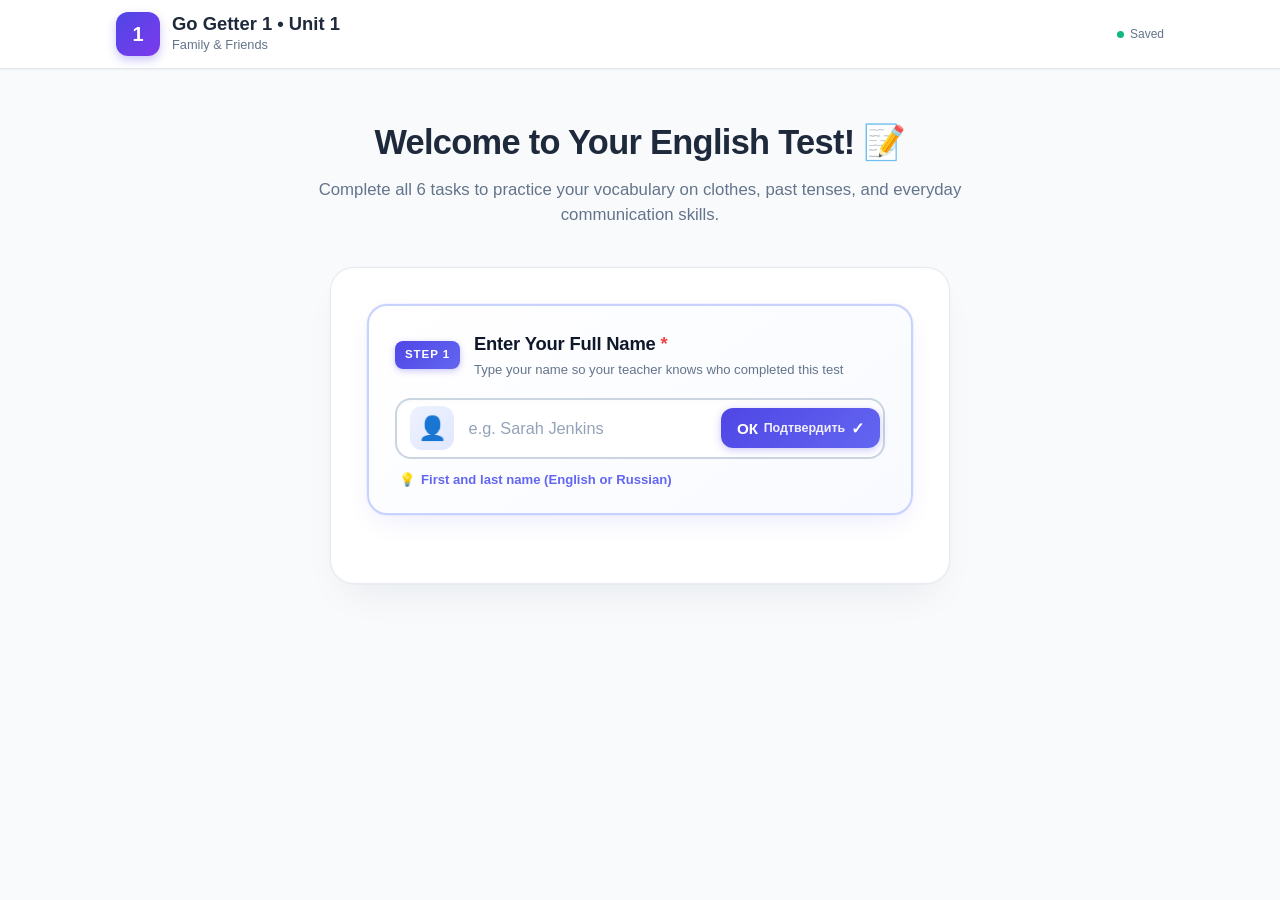
==== commit d51b9bd9: "Add OK (Confirm) button for student name input and remove premature step jump" ====
--- a/index.html
+++ b/index.html
@@ -7,8 +7,8 @@
   <meta name="description" content="Interactive English Language Tests Units 1 to 8 based on Pearson Tests with automatic grading, error review, and teacher reporting.">
   
   <!-- CSS Stylesheets -->
-  <link rel="stylesheet" href="css/style.css?v=20260922_2">
-  <link rel="stylesheet" href="css/components.css?v=20260922_2">
+  <link rel="stylesheet" href="css/style.css?v=20260922_3">
+  <link rel="stylesheet" href="css/components.css?v=20260922_3">
 </head>
 <body>
 
@@ -84,9 +84,11 @@
                 required 
                 autocomplete="name"
               >
-              <div class="name-valid-indicator" id="name-valid-indicator" title="Name entered!">
-                <span>✓</span>
-              </div>
+              <button type="button" class="btn-name-confirm" id="btn-name-confirm" title="Подтвердить имя и перейти дальше (OK)">
+                <span class="confirm-btn-label">ОК</span>
+                <span class="confirm-btn-sub">Подтвердить</span>
+                <span class="confirm-btn-check">✓</span>
+              </button>
             </div>
 
             <!-- Accessible Inline Validation Error Banner (Stays inside form card, never overflows) -->
--- a/css/style.css
+++ b/css/style.css
@@ -610,27 +610,71 @@
   font-size: 1.02rem;
 }
 
-.name-valid-indicator {
-  width: 32px;
-  height: 32px;
-  border-radius: 50%;
-  background: #10B981;
+/* Confirm button (OK) inside Name input wrapper */
+.btn-name-confirm {
+  display: inline-flex;
+  align-items: center;
+  justify-content: center;
+  gap: 0.35rem;
+  background: linear-gradient(135deg, #4F46E5, #6366F1);
   color: #FFFFFF;
-  display: flex;
-  align-items: center;
-  justify-content: center;
+  font-weight: 700;
+  font-size: 0.92rem;
+  padding: 0.5rem 1rem;
+  border-radius: 12px;
+  border: none;
+  cursor: pointer;
+  transition: all 0.22s cubic-bezier(0.4, 0, 0.2, 1);
+  box-shadow: 0 2px 8px rgba(79, 70, 229, 0.3);
+  flex-shrink: 0;
+  white-space: nowrap;
+  user-select: none;
+  min-height: 40px;
+}
+
+.btn-name-confirm:hover {
+  background: linear-gradient(135deg, #4338CA, #4F46E5);
+  transform: translateY(-1px);
+  box-shadow: 0 4px 12px rgba(79, 70, 229, 0.4);
+}
+
+.btn-name-confirm:active {
+  transform: translateY(0);
+}
+
+.btn-name-confirm .confirm-btn-label {
+  font-weight: 800;
+  font-size: 0.95rem;
+}
+
+.btn-name-confirm .confirm-btn-sub {
+  font-size: 0.78rem;
+  opacity: 0.9;
+  font-weight: 600;
+}
+
+.btn-name-confirm .confirm-btn-check {
   font-size: 1rem;
-  font-weight: 800;
-  transform: scale(0);
-  opacity: 0;
-  transition: all 0.3s cubic-bezier(0.34, 1.56, 0.64, 1);
-  flex-shrink: 0;
-}
-
-.name-valid-indicator.active {
-  transform: scale(1);
-  opacity: 1;
-  box-shadow: 0 2px 8px rgba(16, 185, 129, 0.4);
+  font-weight: 900;
+}
+
+.btn-name-confirm.ready {
+  animation: btnPulse 2s infinite ease-in-out;
+}
+
+@keyframes btnPulse {
+  0%, 100% {
+    box-shadow: 0 2px 8px rgba(79, 70, 229, 0.3);
+  }
+  50% {
+    box-shadow: 0 0 0 4px rgba(99, 102, 241, 0.25), 0 4px 14px rgba(79, 70, 229, 0.45);
+  }
+}
+
+.btn-name-confirm.confirmed {
+  background: linear-gradient(135deg, #059669, #10B981);
+  box-shadow: 0 2px 8px rgba(16, 185, 129, 0.35);
+  animation: none;
 }
 
 .name-error-badge {
@@ -1962,11 +2006,14 @@
     font-size: 1.25rem;
     border-radius: 10px;
   }
-  .name-valid-indicator {
-    width: 28px;
-    height: 28px;
-    min-width: 28px;
-    font-size: 0.85rem;
+  .btn-name-confirm {
+    padding: 0.45rem 0.8rem;
+    font-size: 0.88rem;
+    min-height: 38px;
+    gap: 0.25rem;
+  }
+  .btn-name-confirm .confirm-btn-sub {
+    display: none;
   }
   .course-step-card,
   .units-step-card,
@@ -2148,7 +2195,12 @@
   }
   .name-input-wrapper {
     padding: 0.35rem 0.4rem 0.35rem 0.65rem;
-    gap: 0.5rem;
+    gap: 0.45rem;
+  }
+  .btn-name-confirm {
+    padding: 0.4rem 0.65rem;
+    font-size: 0.85rem;
+    min-height: 36px;
   }
   .resume-banner-actions {
     grid-template-columns: 1fr;
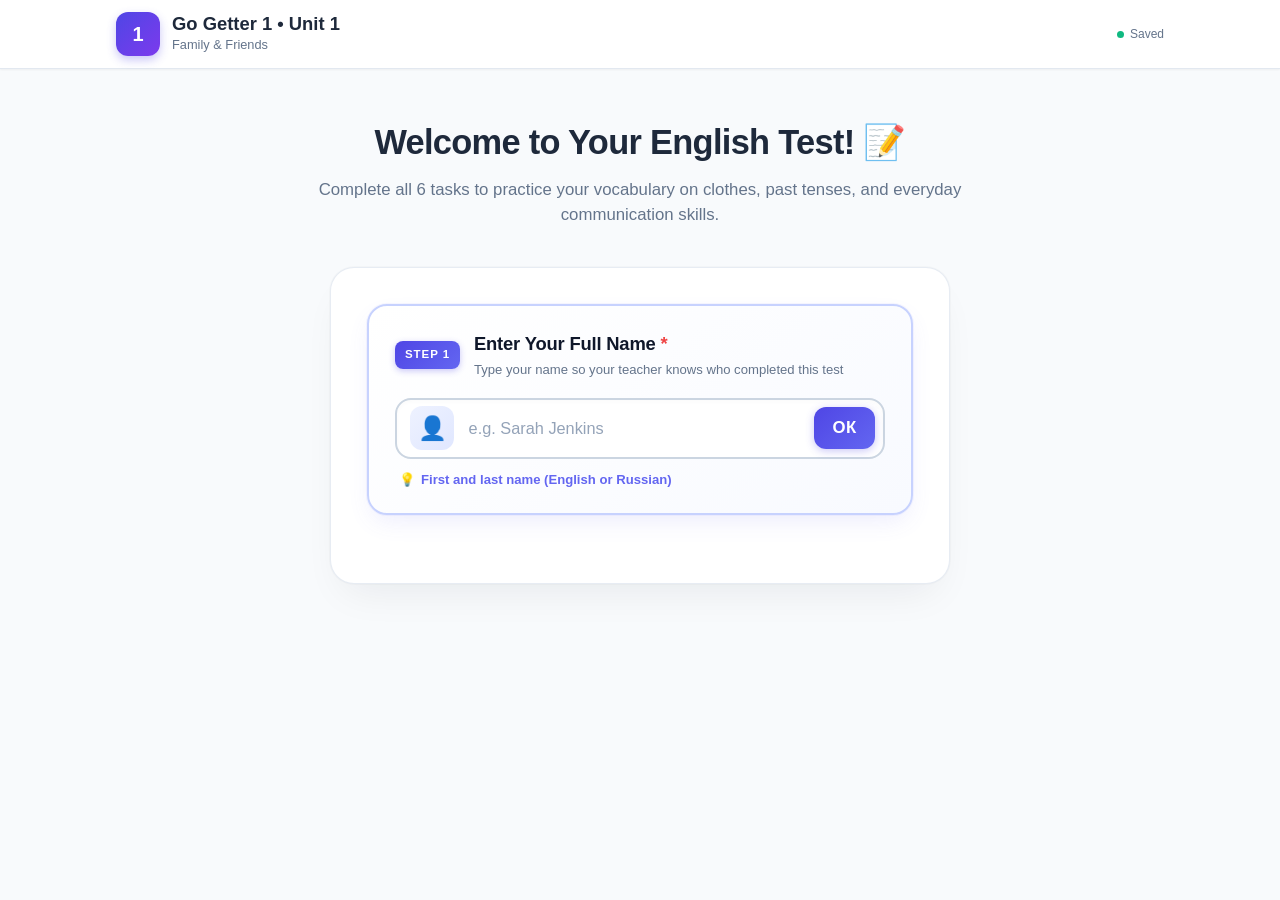
==== commit db09b59b: "Update name confirm button to display strictly 'OK'" ====
--- a/index.html
+++ b/index.html
@@ -7,8 +7,8 @@
   <meta name="description" content="Interactive English Language Tests Units 1 to 8 based on Pearson Tests with automatic grading, error review, and teacher reporting.">
   
   <!-- CSS Stylesheets -->
-  <link rel="stylesheet" href="css/style.css?v=20260922_3">
-  <link rel="stylesheet" href="css/components.css?v=20260922_3">
+  <link rel="stylesheet" href="css/style.css?v=20260922_4">
+  <link rel="stylesheet" href="css/components.css?v=20260922_4">
 </head>
 <body>
 
@@ -84,10 +84,8 @@
                 required 
                 autocomplete="name"
               >
-              <button type="button" class="btn-name-confirm" id="btn-name-confirm" title="Подтвердить имя и перейти дальше (OK)">
+              <button type="button" class="btn-name-confirm" id="btn-name-confirm" title="ОК">
                 <span class="confirm-btn-label">ОК</span>
-                <span class="confirm-btn-sub">Подтвердить</span>
-                <span class="confirm-btn-check">✓</span>
               </button>
             </div>
 
@@ -515,7 +513,7 @@
   <script src="js/storage.js?v=20260922_1"></script>
   <script src="js/config.js?v=20260922_1"></script>
   <script src="js/teacher-service.js?v=20260922_1"></script>
-  <script src="js/ui.js?v=20260922_1"></script>
+  <script src="js/ui.js?v=20260922_4"></script>
   <script src="js/app.js?v=20260922_1"></script>
 
 </body>
--- a/css/style.css
+++ b/css/style.css
@@ -615,12 +615,12 @@
   display: inline-flex;
   align-items: center;
   justify-content: center;
-  gap: 0.35rem;
   background: linear-gradient(135deg, #4F46E5, #6366F1);
   color: #FFFFFF;
-  font-weight: 700;
-  font-size: 0.92rem;
-  padding: 0.5rem 1rem;
+  font-weight: 800;
+  font-size: 1rem;
+  letter-spacing: 0.04em;
+  padding: 0.5rem 1.15rem;
   border-radius: 12px;
   border: none;
   cursor: pointer;
@@ -629,7 +629,8 @@
   flex-shrink: 0;
   white-space: nowrap;
   user-select: none;
-  min-height: 40px;
+  min-height: 42px;
+  min-width: 58px;
 }
 
 .btn-name-confirm:hover {
@@ -644,18 +645,8 @@
 
 .btn-name-confirm .confirm-btn-label {
   font-weight: 800;
-  font-size: 0.95rem;
-}
-
-.btn-name-confirm .confirm-btn-sub {
-  font-size: 0.78rem;
-  opacity: 0.9;
-  font-weight: 600;
-}
-
-.btn-name-confirm .confirm-btn-check {
-  font-size: 1rem;
-  font-weight: 900;
+  font-size: 1.05rem;
+  letter-spacing: 0.04em;
 }
 
 .btn-name-confirm.ready {
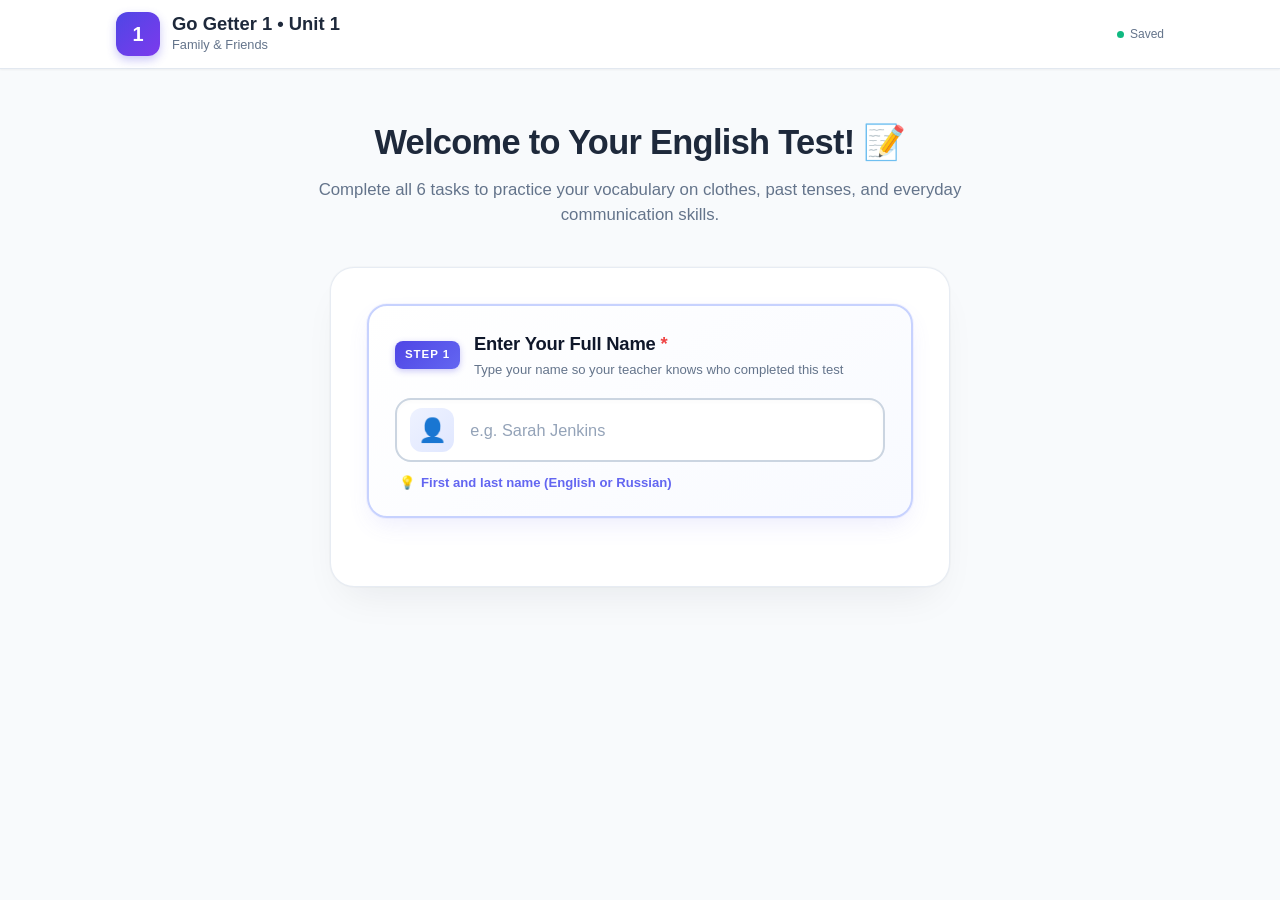
==== commit 9e1a5159: "Display prominent OK button below student name input upon typing" ====
--- a/index.html
+++ b/index.html
@@ -7,8 +7,8 @@
   <meta name="description" content="Interactive English Language Tests Units 1 to 8 based on Pearson Tests with automatic grading, error review, and teacher reporting.">
   
   <!-- CSS Stylesheets -->
-  <link rel="stylesheet" href="css/style.css?v=20260922_4">
-  <link rel="stylesheet" href="css/components.css?v=20260922_4">
+  <link rel="stylesheet" href="css/style.css?v=20260922_5">
+  <link rel="stylesheet" href="css/components.css?v=20260922_5">
 </head>
 <body>
 
@@ -84,6 +84,10 @@
                 required 
                 autocomplete="name"
               >
+            </div>
+
+            <!-- Dedicated Action Row for OK button - clearly visible, never clipped, appears when name is entered -->
+            <div class="name-confirm-wrapper" id="name-confirm-wrapper" style="display: none;">
               <button type="button" class="btn-name-confirm" id="btn-name-confirm" title="ОК">
                 <span class="confirm-btn-label">ОК</span>
               </button>
@@ -513,7 +517,7 @@
   <script src="js/storage.js?v=20260922_1"></script>
   <script src="js/config.js?v=20260922_1"></script>
   <script src="js/teacher-service.js?v=20260922_1"></script>
-  <script src="js/ui.js?v=20260922_4"></script>
+  <script src="js/ui.js?v=20260922_5"></script>
   <script src="js/app.js?v=20260922_1"></script>
 
 </body>
--- a/css/style.css
+++ b/css/style.css
@@ -558,8 +558,8 @@
   background: #FFFFFF;
   border: 2.5px solid #CBD5E1;
   border-radius: 16px;
-  padding: 0.4rem 0.5rem 0.4rem 0.85rem;
-  gap: 0.65rem;
+  padding: 0.5rem 0.85rem;
+  gap: 0.75rem;
   transition: all 0.25s cubic-bezier(0.4, 0, 0.2, 1);
   box-shadow: inset 0 2px 4px rgba(0, 0, 0, 0.02);
 }
@@ -594,6 +594,8 @@
 
 .name-input-field {
   flex: 1;
+  min-width: 0;
+  width: 100%;
   border: none;
   outline: none;
   background: transparent;
@@ -610,33 +612,51 @@
   font-size: 1.02rem;
 }
 
-/* Confirm button (OK) inside Name input wrapper */
+/* Dedicated wrapper for OK button below the name input */
+.name-confirm-wrapper {
+  margin-top: 0.85rem;
+  display: flex;
+  justify-content: center;
+  width: 100%;
+  animation: slideDownFade 0.25s cubic-bezier(0.16, 1, 0.3, 1) forwards;
+}
+
+@keyframes slideDownFade {
+  from {
+    opacity: 0;
+    transform: translateY(-8px) scale(0.98);
+  }
+  to {
+    opacity: 1;
+    transform: translateY(0) scale(1);
+  }
+}
+
 .btn-name-confirm {
   display: inline-flex;
   align-items: center;
   justify-content: center;
+  width: 100%;
+  max-width: 220px;
   background: linear-gradient(135deg, #4F46E5, #6366F1);
   color: #FFFFFF;
   font-weight: 800;
-  font-size: 1rem;
+  font-size: 1.05rem;
   letter-spacing: 0.04em;
-  padding: 0.5rem 1.15rem;
-  border-radius: 12px;
+  padding: 0.65rem 1.5rem;
+  border-radius: 14px;
   border: none;
   cursor: pointer;
   transition: all 0.22s cubic-bezier(0.4, 0, 0.2, 1);
-  box-shadow: 0 2px 8px rgba(79, 70, 229, 0.3);
-  flex-shrink: 0;
-  white-space: nowrap;
+  box-shadow: 0 4px 14px rgba(79, 70, 229, 0.35);
   user-select: none;
-  min-height: 42px;
-  min-width: 58px;
+  min-height: 46px;
 }
 
 .btn-name-confirm:hover {
   background: linear-gradient(135deg, #4338CA, #4F46E5);
-  transform: translateY(-1px);
-  box-shadow: 0 4px 12px rgba(79, 70, 229, 0.4);
+  transform: translateY(-2px);
+  box-shadow: 0 6px 20px rgba(79, 70, 229, 0.45);
 }
 
 .btn-name-confirm:active {
@@ -655,16 +675,16 @@
 
 @keyframes btnPulse {
   0%, 100% {
-    box-shadow: 0 2px 8px rgba(79, 70, 229, 0.3);
+    box-shadow: 0 4px 14px rgba(79, 70, 229, 0.35);
   }
   50% {
-    box-shadow: 0 0 0 4px rgba(99, 102, 241, 0.25), 0 4px 14px rgba(79, 70, 229, 0.45);
+    box-shadow: 0 0 0 4px rgba(99, 102, 241, 0.25), 0 6px 22px rgba(79, 70, 229, 0.55);
   }
 }
 
 .btn-name-confirm.confirmed {
   background: linear-gradient(135deg, #059669, #10B981);
-  box-shadow: 0 2px 8px rgba(16, 185, 129, 0.35);
+  box-shadow: 0 4px 14px rgba(16, 185, 129, 0.35);
   animation: none;
 }
 
@@ -1997,14 +2017,16 @@
     font-size: 1.25rem;
     border-radius: 10px;
   }
+  .name-confirm-wrapper {
+    margin-top: 0.75rem;
+    width: 100%;
+  }
   .btn-name-confirm {
-    padding: 0.45rem 0.8rem;
-    font-size: 0.88rem;
-    min-height: 38px;
-    gap: 0.25rem;
-  }
-  .btn-name-confirm .confirm-btn-sub {
-    display: none;
+    max-width: 100%;
+    width: 100%;
+    min-height: 46px;
+    font-size: 1.05rem;
+    padding: 0.7rem 1.25rem;
   }
   .course-step-card,
   .units-step-card,
@@ -2185,13 +2207,19 @@
     border-radius: 16px;
   }
   .name-input-wrapper {
-    padding: 0.35rem 0.4rem 0.35rem 0.65rem;
-    gap: 0.45rem;
+    padding: 0.45rem 0.65rem;
+    gap: 0.5rem;
+  }
+  .name-confirm-wrapper {
+    margin-top: 0.65rem;
+    width: 100%;
   }
   .btn-name-confirm {
-    padding: 0.4rem 0.65rem;
-    font-size: 0.85rem;
-    min-height: 36px;
+    max-width: 100%;
+    width: 100%;
+    min-height: 46px;
+    font-size: 1.02rem;
+    padding: 0.65rem 1rem;
   }
   .resume-banner-actions {
     grid-template-columns: 1fr;
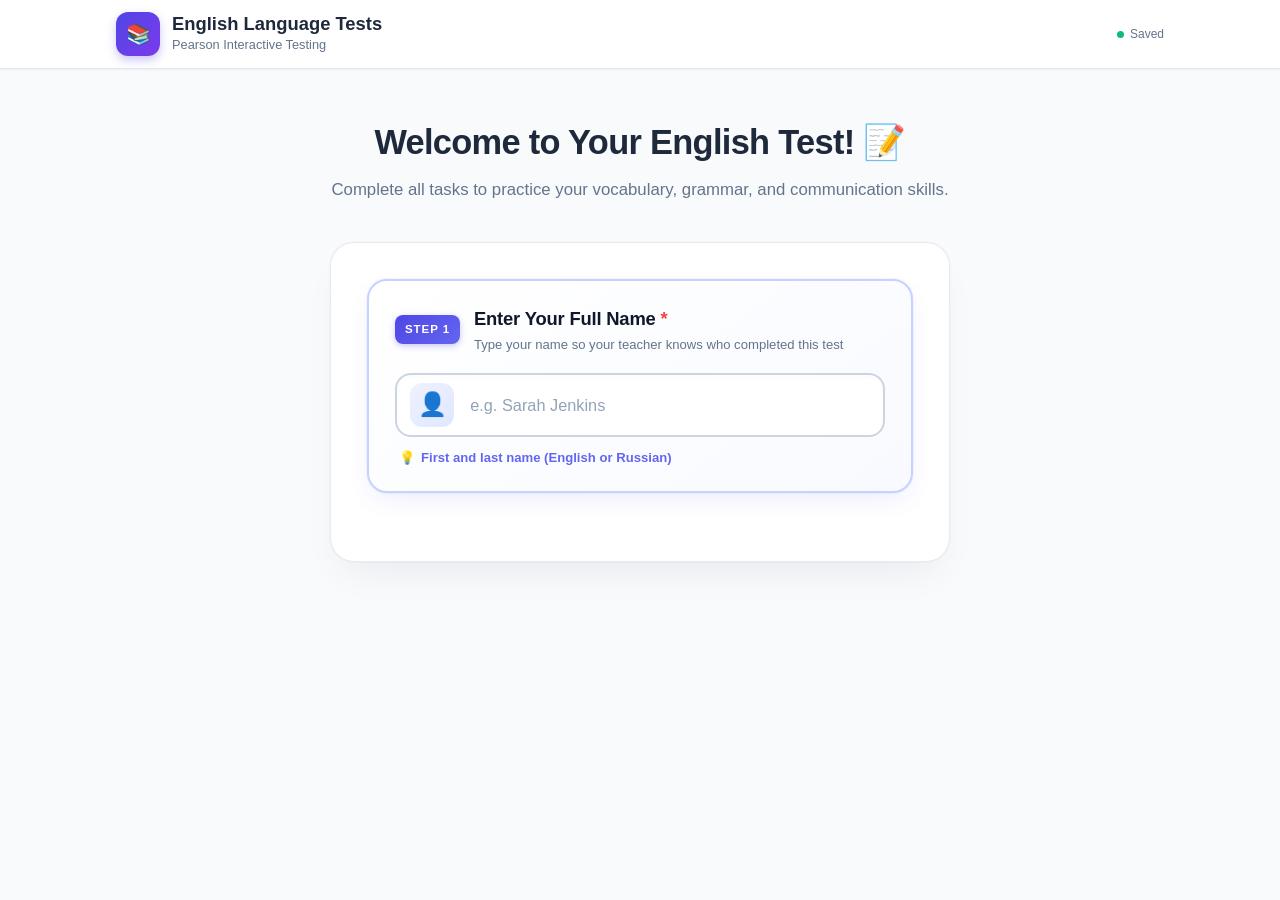
==== commit d62f3bdd: "Keep start screen header neutral: replace premature Go Getter 1 Unit 1 with generic app title and de" ====
--- a/index.html
+++ b/index.html
@@ -7,8 +7,8 @@
   <meta name="description" content="Interactive English Language Tests Units 1 to 8 based on Pearson Tests with automatic grading, error review, and teacher reporting.">
   
   <!-- CSS Stylesheets -->
-  <link rel="stylesheet" href="css/style.css?v=20260922_5">
-  <link rel="stylesheet" href="css/components.css?v=20260922_5">
+  <link rel="stylesheet" href="css/style.css?v=20260925_1">
+  <link rel="stylesheet" href="css/components.css?v=20260925_1">
 </head>
 <body>
 
@@ -19,10 +19,10 @@
   <header class="app-header">
     <div class="header-inner">
       <div class="brand-wrapper">
-        <div class="app-logo-badge" id="app-logo-badge" title="Language Test">1</div>
+        <div class="app-logo-badge" id="app-logo-badge" title="Language Tests">📚</div>
         <div class="brand-titles">
-          <h1 id="app-header-title">Go Getter 1 • Unit 1</h1>
-          <div class="subtitle" id="app-header-subtitle">Family & Friends</div>
+          <h1 id="app-header-title">English Language Tests</h1>
+          <div class="subtitle" id="app-header-subtitle">Pearson Interactive Testing</div>
         </div>
       </div>
 
@@ -110,64 +110,117 @@
             <div class="step-header">
               <span class="step-badge step-badge-blue">STEP 2</span>
               <div class="step-header-text">
-                <span class="step-title">Choose Course & Level:</span>
-                <span id="selected-course-badge" class="selected-course-text">Go Getter 1 • Level A1 (Beginner)</span>
+                <span class="step-title">Выберите уровень вашего учебника:</span>
+                <span id="selected-course-badge" class="selected-course-text pulse-waiting">Нажмите на ваш учебник GoGetter, по которому вы учитесь 👇</span>
               </div>
             </div>
+
             <div class="course-cards-grid" id="course-selector-grid">
               <!-- Go Getter 1 (Pink) -->
-              <label class="course-card-radio">
-                <input type="radio" name="test-course" value="gogetter1" checked>
+              <label class="course-card-radio" data-course-id="gogetter1">
+                <input type="radio" name="test-course" value="gogetter1">
                 <div class="course-card-box course-card-pink">
-                  <div class="course-card-header">
-                    <span class="course-card-icon">📁</span>
-                    <span class="course-card-badge">Level A1</span>
-                  </div>
-                  <span class="course-card-title">Go Getter 1</span>
-                  <span class="course-card-level">Beginner</span>
-                  <span class="course-card-desc">8 Units + 2 Exams (30–50 pts)</span>
+                  <div class="course-card-top-row">
+                    <div class="course-cover-preview">
+                      <img src="assets/images/cover_gg1.png" alt="Go Getter 1 Cover" class="course-cover-img" loading="lazy">
+                    </div>
+                    <div class="course-card-info">
+                      <div class="course-card-header">
+                        <span class="course-card-badge">Level A1</span>
+                        <span class="course-card-selection-tag">✓ ВЫБРАН</span>
+                      </div>
+                      <span class="course-card-title">Go Getter 1</span>
+                      <span class="course-card-level">Beginner • <span class="ru-level">Начальный</span></span>
+                      <span class="course-card-desc">8 Units + 2 Exams (30–50 pts)</span>
+                    </div>
+                  </div>
+                  <div class="course-card-action">
+                    <span class="course-action-btn">
+                      <span class="course-action-icon">👉</span>
+                      <span class="course-action-label">Нажмите, чтобы выбрать</span>
+                    </span>
+                  </div>
                 </div>
               </label>
 
               <!-- Go Getter 2 (Blue) -->
-              <label class="course-card-radio">
+              <label class="course-card-radio" data-course-id="gogetter2">
                 <input type="radio" name="test-course" value="gogetter2">
                 <div class="course-card-box course-card-blue">
-                  <div class="course-card-header">
-                    <span class="course-card-icon">📁</span>
-                    <span class="course-card-badge">Level A1+</span>
-                  </div>
-                  <span class="course-card-title">Go Getter 2</span>
-                  <span class="course-card-level">Elementary</span>
-                  <span class="course-card-desc">8 Units + 2 Exams (30–50 pts)</span>
+                  <div class="course-card-top-row">
+                    <div class="course-cover-preview">
+                      <img src="assets/images/cover_gg2.jpg" alt="Go Getter 2 Cover" class="course-cover-img" loading="lazy">
+                    </div>
+                    <div class="course-card-info">
+                      <div class="course-card-header">
+                        <span class="course-card-badge">Level A1+</span>
+                        <span class="course-card-selection-tag">✓ ВЫБРАН</span>
+                      </div>
+                      <span class="course-card-title">Go Getter 2</span>
+                      <span class="course-card-level">Elementary • <span class="ru-level">Базовый</span></span>
+                      <span class="course-card-desc">8 Units + 2 Exams (30–50 pts)</span>
+                    </div>
+                  </div>
+                  <div class="course-card-action">
+                    <span class="course-action-btn">
+                      <span class="course-action-icon">👉</span>
+                      <span class="course-action-label">Нажмите, чтобы выбрать</span>
+                    </span>
+                  </div>
                 </div>
               </label>
 
               <!-- Go Getter 3 (Orange) -->
-              <label class="course-card-radio">
+              <label class="course-card-radio" data-course-id="gogetter3">
                 <input type="radio" name="test-course" value="gogetter3">
                 <div class="course-card-box course-card-orange">
-                  <div class="course-card-header">
-                    <span class="course-card-icon">📁</span>
-                    <span class="course-card-badge">Level A2</span>
-                  </div>
-                  <span class="course-card-title">Go Getter 3</span>
-                  <span class="course-card-level">Pre-Intermediate</span>
-                  <span class="course-card-desc">8 Units + 2 Exams (30–50 pts)</span>
+                  <div class="course-card-top-row">
+                    <div class="course-cover-preview">
+                      <img src="assets/images/cover_gg3.png" alt="Go Getter 3 Cover" class="course-cover-img" loading="lazy">
+                    </div>
+                    <div class="course-card-info">
+                      <div class="course-card-header">
+                        <span class="course-card-badge">Level A2</span>
+                        <span class="course-card-selection-tag">✓ ВЫБРАН</span>
+                      </div>
+                      <span class="course-card-title">Go Getter 3</span>
+                      <span class="course-card-level">Pre-Intermediate • <span class="ru-level">Ниже среднего</span></span>
+                      <span class="course-card-desc">8 Units + 2 Exams (30–50 pts)</span>
+                    </div>
+                  </div>
+                  <div class="course-card-action">
+                    <span class="course-action-btn">
+                      <span class="course-action-icon">👉</span>
+                      <span class="course-action-label">Нажмите, чтобы выбрать</span>
+                    </span>
+                  </div>
                 </div>
               </label>
 
               <!-- Go Getter 4 (Purple) -->
-              <label class="course-card-radio">
+              <label class="course-card-radio" data-course-id="gogetter4">
                 <input type="radio" name="test-course" value="gogetter4">
                 <div class="course-card-box course-card-purple">
-                  <div class="course-card-header">
-                    <span class="course-card-icon">📁</span>
-                    <span class="course-card-badge">Level A2+/B1</span>
-                  </div>
-                  <span class="course-card-title">Go Getter 4</span>
-                  <span class="course-card-level">Intermediate</span>
-                  <span class="course-card-desc">8 Units + 2 Exams (35–50 pts)</span>
+                  <div class="course-card-top-row">
+                    <div class="course-cover-preview">
+                      <img src="assets/images/cover_gg4.jpg" alt="Go Getter 4 Cover" class="course-cover-img" loading="lazy">
+                    </div>
+                    <div class="course-card-info">
+                      <div class="course-card-header">
+                        <span class="course-card-badge">Level A2+/B1</span>
+                        <span class="course-card-selection-tag">✓ ВЫБРАН</span>
+                      </div>
+                      <span class="course-card-title">Go Getter 4</span>
+                      <span class="course-card-level">Intermediate • <span class="ru-level">Средний уровень</span></span>
+                      <span class="course-card-desc">8 Units + 2 Exams (35–50 pts)</span>
+                    </div>
+                  </div>
+                  <div class="course-card-action">
+                    <span class="course-action-btn">
+                      <span class="course-action-icon">👉</span>
+                      <span class="course-action-label">Нажмите, чтобы выбрать</span>
+                    </span>
+                  </div>
                 </div>
               </label>
             </div>
@@ -517,8 +570,8 @@
   <script src="js/storage.js?v=20260922_1"></script>
   <script src="js/config.js?v=20260922_1"></script>
   <script src="js/teacher-service.js?v=20260922_1"></script>
-  <script src="js/ui.js?v=20260922_5"></script>
-  <script src="js/app.js?v=20260922_1"></script>
+  <script src="js/ui.js?v=20261013_1"></script>
+  <script src="js/app.js?v=20261013_1"></script>
 
 </body>
 </html>
--- a/css/style.css
+++ b/css/style.css
@@ -720,7 +720,7 @@
 }
 
 /* ==========================================================================
-   STEP 2: Course & Level Step Card
+   STEP 2: Course & Level Step Card & Guide Notification
    ========================================================================== */
 
 .course-step-card {
@@ -737,21 +737,59 @@
   background: linear-gradient(135deg, #2563EB, #3B82F6);
 }
 
+.step-title-ru {
+  font-size: 0.95rem;
+  font-weight: 600;
+  color: #64748B;
+  margin-left: 0.35rem;
+}
+
 .selected-course-text {
   font-size: 0.88rem;
   font-weight: 700;
   color: #2563EB;
   display: block;
   margin-top: 0.15rem;
-}
-
+  transition: all 0.25s ease;
+}
+
+.selected-course-text.pulse-waiting {
+  color: #2563EB;
+  font-weight: 700;
+  font-size: 0.92rem;
+  display: inline-flex;
+  align-items: center;
+  gap: 0.35rem;
+  margin-top: 0.25rem;
+  animation: pulsePrompt 1.8s infinite ease-in-out;
+}
+
+.selected-course-text.confirmed {
+  color: #059669;
+  font-weight: 800;
+  animation: none;
+}
+
+@keyframes pulsePrompt {
+  0%, 100% {
+    opacity: 0.85;
+    transform: translateY(0);
+  }
+  50% {
+    opacity: 1;
+    transform: translateY(-1px);
+    color: #1D4ED8;
+  }
+}
+
+/* --- STEP 2 CARDS GRID & HIGHLIGHTING --- */
 .course-cards-grid {
   display: grid;
   grid-template-columns: repeat(2, 1fr);
-  gap: 0.85rem;
-}
-
-@media (max-width: 560px) {
+  gap: 0.95rem;
+}
+
+@media (max-width: 620px) {
   .course-cards-grid {
     grid-template-columns: 1fr;
   }
@@ -760,54 +798,122 @@
 .course-card-radio {
   cursor: pointer;
   display: block;
+  user-select: none;
+  -webkit-tap-highlight-color: transparent;
 }
 
 .course-card-radio input[type="radio"] {
-  display: none;
+  position: absolute;
+  opacity: 0;
+  width: 0;
+  height: 0;
+  pointer-events: none;
 }
 
 .course-card-box {
   border: 2px solid #E2E8F0;
-  border-radius: 16px;
+  border-radius: 18px;
   padding: 1rem 1.15rem;
   background: #F8FAFC;
-  transition: all 0.22s cubic-bezier(0.4, 0, 0.2, 1);
+  transition: transform 0.22s cubic-bezier(0.4, 0, 0.2, 1), box-shadow 0.22s cubic-bezier(0.4, 0, 0.2, 1), border-color 0.22s ease, background 0.22s ease;
   display: flex;
   flex-direction: column;
-  gap: 0.25rem;
   position: relative;
-  box-shadow: 0 2px 6px rgba(15, 23, 42, 0.03);
+  box-shadow: 0 2px 6px rgba(15, 23, 42, 0.04);
 }
 
 .course-card-box:hover {
-  transform: translateY(-2px);
+  transform: translateY(-3px);
+  box-shadow: 0 8px 20px rgba(15, 23, 42, 0.08);
+}
+
+/* Attention pulse when Step 2 appears and no level chosen yet */
+.cards-attention-pulse .course-card-box {
+  animation: cardAttentionGlow 2.2s infinite ease-in-out;
+}
+
+@keyframes cardAttentionGlow {
+  0%, 100% {
+    box-shadow: 0 2px 6px rgba(15, 23, 42, 0.04);
+  }
+  50% {
+    box-shadow: 0 6px 20px rgba(59, 130, 246, 0.22), 0 0 0 2px rgba(59, 130, 246, 0.35);
+    border-color: #93C5FD;
+  }
+}
+
+.course-card-top-row {
+  display: flex;
+  align-items: center;
+  gap: 0.95rem;
+}
+
+.course-cover-preview {
+  width: 62px;
+  height: 84px;
+  min-width: 62px;
+  border-radius: 9px;
+  overflow: hidden;
+  box-shadow: 0 4px 12px rgba(0, 0, 0, 0.16);
+  border: 2px solid rgba(255, 255, 255, 0.85);
+  background: #F1F5F9;
+  display: flex;
+  align-items: center;
+  justify-content: center;
+  flex-shrink: 0;
+  transition: transform 0.22s cubic-bezier(0.34, 1.56, 0.64, 1);
+}
+
+.course-card-box:hover .course-cover-preview {
+  transform: scale(1.06) rotate(-1.5deg);
+}
+
+.course-cover-img {
+  width: 100%;
+  height: 100%;
+  object-fit: cover;
+  display: block;
+}
+
+.course-card-info {
+  flex: 1;
+  min-width: 0;
+  display: flex;
+  flex-direction: column;
+  gap: 0.2rem;
 }
 
 .course-card-header {
   display: flex;
   align-items: center;
   justify-content: space-between;
-  margin-bottom: 0.35rem;
-}
-
-.course-card-icon {
-  font-size: 1.6rem;
-  line-height: 1;
-}
-
-.course-card-badges {
-  display: flex;
-  align-items: center;
-  gap: 0.35rem;
+  margin-bottom: 0.2rem;
 }
 
 .course-card-badge {
   font-size: 0.72rem;
   font-weight: 800;
   letter-spacing: 0.04em;
-  padding: 0.2rem 0.5rem;
+  padding: 0.2rem 0.55rem;
   border-radius: 6px;
   display: inline-block;
+}
+
+.course-card-selection-tag {
+  display: none;
+  font-size: 0.68rem;
+  font-weight: 800;
+  letter-spacing: 0.04em;
+  padding: 0.15rem 0.5rem;
+  border-radius: 6px;
+  align-items: center;
+  gap: 0.2rem;
+  animation: fadeIn 0.2s ease forwards;
+}
+
+.course-card-radio input[type="radio"]:checked + .course-card-box .course-card-selection-tag,
+.course-card-box.is-selected .course-card-selection-tag {
+  display: inline-flex;
 }
 
 .course-card-title {
@@ -821,10 +927,49 @@
   font-weight: 700;
 }
 
+.course-card-level .ru-level {
+  font-weight: 600;
+  opacity: 0.9;
+}
+
 .course-card-desc {
   font-size: 0.78rem;
   color: #64748B;
-  margin-top: 0.15rem;
+  margin-top: 0.1rem;
+}
+
+/* Card Action Button Pill at bottom */
+.course-card-action {
+  margin-top: 0.8rem;
+  padding-top: 0.65rem;
+  border-top: 1px dashed rgba(148, 163, 184, 0.3);
+  display: flex;
+  justify-content: flex-end;
+  align-items: center;
+}
+
+@media (max-width: 560px) {
+  .course-card-action {
+    justify-content: stretch;
+  }
+}
+
+.course-action-btn {
+  display: inline-flex;
+  align-items: center;
+  justify-content: center;
+  gap: 0.4rem;
+  padding: 0.38rem 0.9rem;
+  border-radius: 9999px;
+  font-size: 0.78rem;
+  font-weight: 700;
+  transition: all 0.2s ease;
+}
+
+@media (max-width: 560px) {
+  .course-action-btn {
+    width: 100%;
+  }
 }
 
 /* 1. Go Getter 1 (Pink Theme) */
@@ -842,16 +987,36 @@
 .course-card-pink .course-card-level {
   color: #BE185D;
 }
+.course-card-pink .course-card-selection-tag {
+  background: #BE185D;
+  color: #FFFFFF;
+}
+.course-card-pink .course-action-btn {
+  background: #FCE7F3;
+  color: #9D174D;
+  border: 1px solid #FBCFE8;
+}
 .course-card-pink:hover {
   background: #FDF2F8;
   border-color: #F472B6;
-  box-shadow: 0 6px 16px rgba(219, 39, 119, 0.1);
-}
-.course-card-radio input[type="radio"]:checked + .course-card-pink {
+  box-shadow: 0 6px 18px rgba(219, 39, 119, 0.15);
+}
+.course-card-pink:hover .course-action-btn {
+  background: #FBCFE8;
+}
+.course-card-radio input[type="radio"]:checked + .course-card-pink,
+.course-card-pink.is-selected {
   background: #FDF2F8;
   border-color: #DB2777;
   transform: translateY(-2px);
-  box-shadow: 0 0 0 3px rgba(219, 39, 119, 0.22), 0 8px 20px rgba(219, 39, 119, 0.15);
+  box-shadow: 0 0 0 3px rgba(219, 39, 119, 0.25), 0 8px 22px rgba(219, 39, 119, 0.18);
+}
+.course-card-radio input[type="radio"]:checked + .course-card-pink .course-action-btn,
+.course-card-pink.is-selected .course-action-btn {
+  background: #DB2777;
+  color: #FFFFFF;
+  border-color: #DB2777;
+  box-shadow: 0 2px 8px rgba(219, 39, 119, 0.35);
 }
 
 /* 2. Go Getter 2 (Blue Theme) */
@@ -869,16 +1034,36 @@
 .course-card-blue .course-card-level {
   color: #0284C7;
 }
+.course-card-blue .course-card-selection-tag {
+  background: #0284C7;
+  color: #FFFFFF;
+}
+.course-card-blue .course-action-btn {
+  background: #E0F2FE;
+  color: #0369A1;
+  border: 1px solid #BAE6FD;
+}
 .course-card-blue:hover {
   background: #E0F2FE;
   border-color: #38BDF8;
-  box-shadow: 0 6px 16px rgba(2, 132, 199, 0.1);
-}
-.course-card-radio input[type="radio"]:checked + .course-card-blue {
-  background: #E0F2FE;
+  box-shadow: 0 6px 18px rgba(2, 132, 199, 0.15);
+}
+.course-card-blue:hover .course-action-btn {
+  background: #BAE6FD;
+}
+.course-card-radio input[type="radio"]:checked + .course-card-blue,
+.course-card-blue.is-selected {
+  background: #F0F9FF;
   border-color: #0284C7;
   transform: translateY(-2px);
-  box-shadow: 0 0 0 3px rgba(2, 132, 199, 0.22), 0 8px 20px rgba(2, 132, 199, 0.15);
+  box-shadow: 0 0 0 3px rgba(2, 132, 199, 0.25), 0 8px 22px rgba(2, 132, 199, 0.18);
+}
+.course-card-radio input[type="radio"]:checked + .course-card-blue .course-action-btn,
+.course-card-blue.is-selected .course-action-btn {
+  background: #0284C7;
+  color: #FFFFFF;
+  border-color: #0284C7;
+  box-shadow: 0 2px 8px rgba(2, 132, 199, 0.35);
 }
 
 /* 3. Go Getter 3 (Orange Theme) */
@@ -896,16 +1081,36 @@
 .course-card-orange .course-card-level {
   color: #EA580C;
 }
+.course-card-orange .course-card-selection-tag {
+  background: #EA580C;
+  color: #FFFFFF;
+}
+.course-card-orange .course-action-btn {
+  background: #FFEDD5;
+  color: #C2410C;
+  border: 1px solid #FED7AA;
+}
 .course-card-orange:hover {
   background: #FFEDD5;
   border-color: #FB923C;
-  box-shadow: 0 6px 16px rgba(234, 88, 12, 0.1);
-}
-.course-card-radio input[type="radio"]:checked + .course-card-orange {
-  background: #FFEDD5;
+  box-shadow: 0 6px 18px rgba(234, 88, 12, 0.15);
+}
+.course-card-orange:hover .course-action-btn {
+  background: #FED7AA;
+}
+.course-card-radio input[type="radio"]:checked + .course-card-orange,
+.course-card-orange.is-selected {
+  background: #FFF7ED;
   border-color: #EA580C;
   transform: translateY(-2px);
-  box-shadow: 0 0 0 3px rgba(234, 88, 12, 0.22), 0 8px 20px rgba(234, 88, 12, 0.15);
+  box-shadow: 0 0 0 3px rgba(234, 88, 12, 0.25), 0 8px 22px rgba(234, 88, 12, 0.18);
+}
+.course-card-radio input[type="radio"]:checked + .course-card-orange .course-action-btn,
+.course-card-orange.is-selected .course-action-btn {
+  background: #EA580C;
+  color: #FFFFFF;
+  border-color: #EA580C;
+  box-shadow: 0 2px 8px rgba(234, 88, 12, 0.35);
 }
 
 /* 4. Go Getter 4 (Purple Theme) */
@@ -923,16 +1128,36 @@
 .course-card-purple .course-card-level {
   color: #7C3AED;
 }
+.course-card-purple .course-card-selection-tag {
+  background: #7C3AED;
+  color: #FFFFFF;
+}
+.course-card-purple .course-action-btn {
+  background: #F3E8FF;
+  color: #7E22CE;
+  border: 1px solid #E9D5FF;
+}
 .course-card-purple:hover {
   background: #F3E8FF;
   border-color: #C084FC;
-  box-shadow: 0 6px 16px rgba(124, 58, 237, 0.1);
-}
-.course-card-radio input[type="radio"]:checked + .course-card-purple {
-  background: #F3E8FF;
+  box-shadow: 0 6px 18px rgba(124, 58, 237, 0.15);
+}
+.course-card-purple:hover .course-action-btn {
+  background: #E9D5FF;
+}
+.course-card-radio input[type="radio"]:checked + .course-card-purple,
+.course-card-purple.is-selected {
+  background: #FAF5FF;
   border-color: #7C3AED;
   transform: translateY(-2px);
-  box-shadow: 0 0 0 3px rgba(124, 58, 237, 0.22), 0 8px 20px rgba(124, 58, 237, 0.15);
+  box-shadow: 0 0 0 3px rgba(124, 58, 237, 0.25), 0 8px 22px rgba(124, 58, 237, 0.18);
+}
+.course-card-radio input[type="radio"]:checked + .course-card-purple .course-action-btn,
+.course-card-purple.is-selected .course-action-btn {
+  background: #7C3AED;
+  color: #FFFFFF;
+  border-color: #7C3AED;
+  box-shadow: 0 2px 8px rgba(124, 58, 237, 0.35);
 }
 
 .course-coming-tag {
